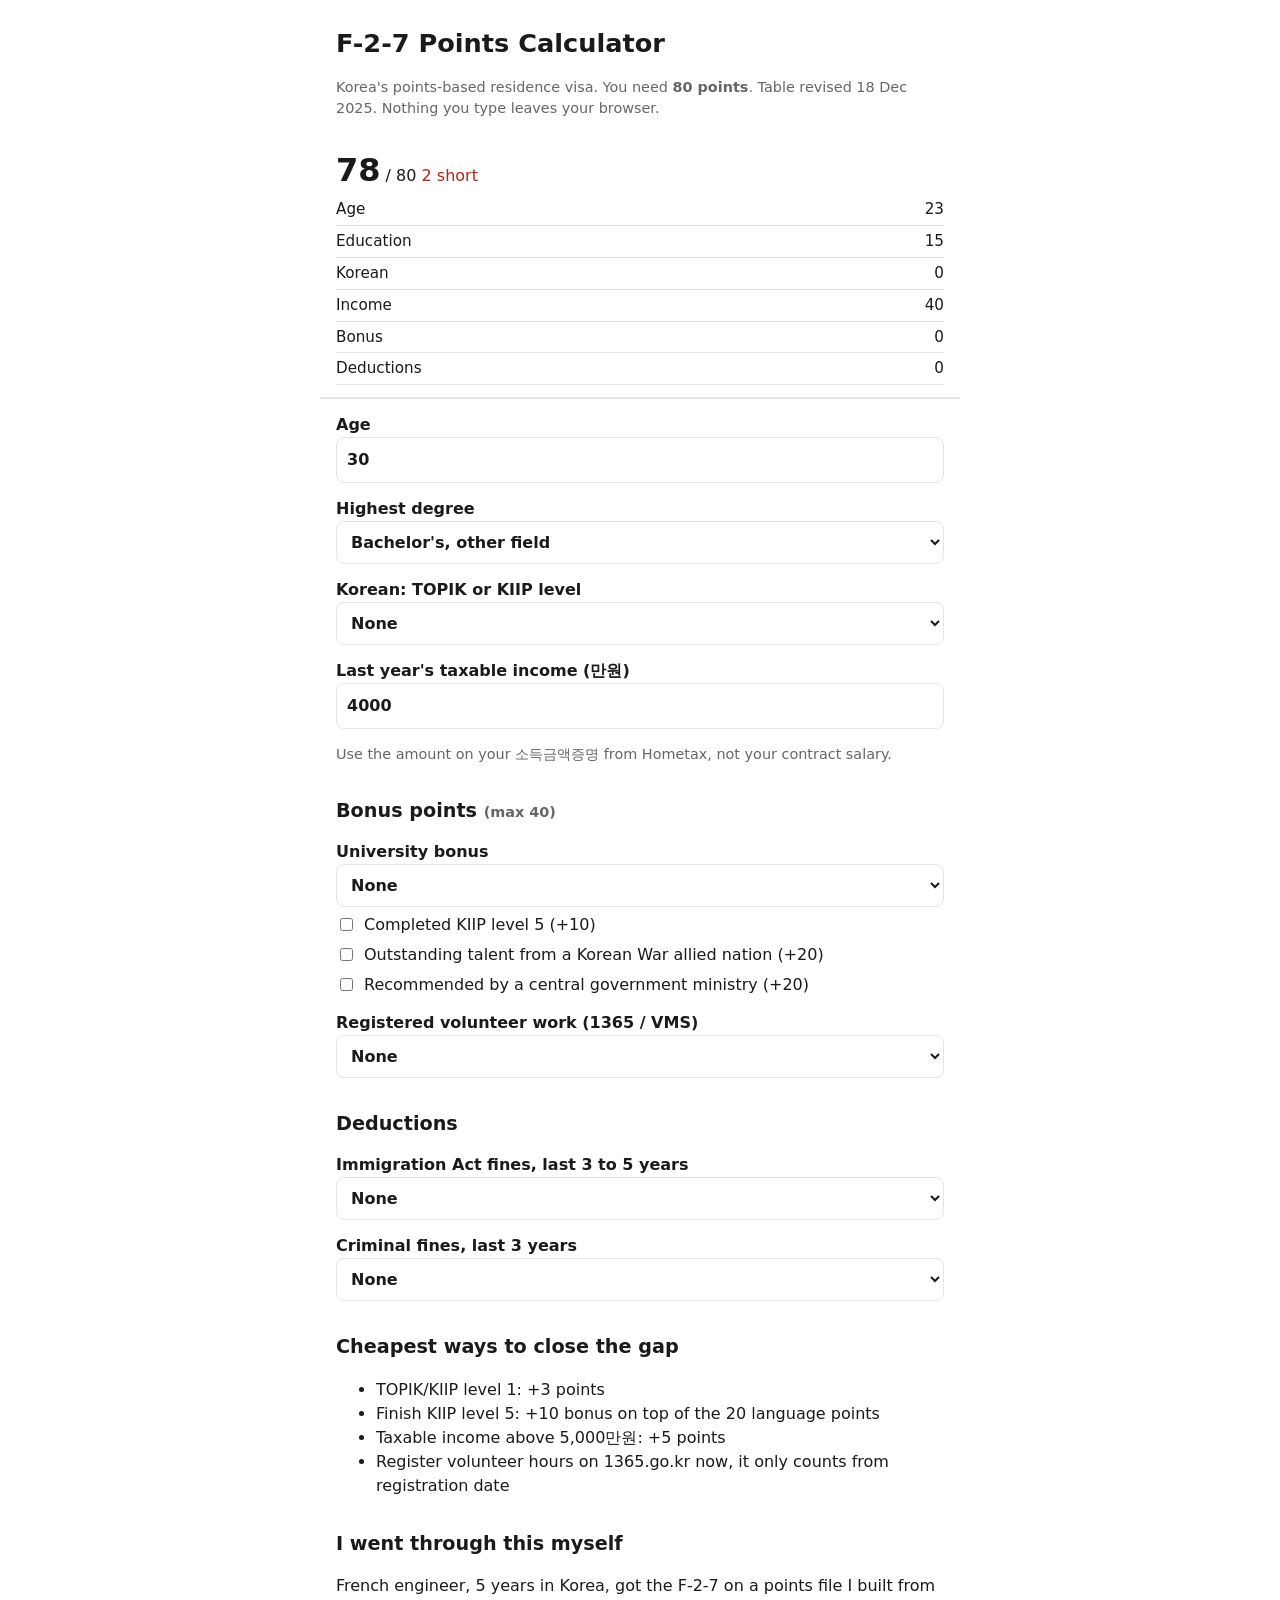
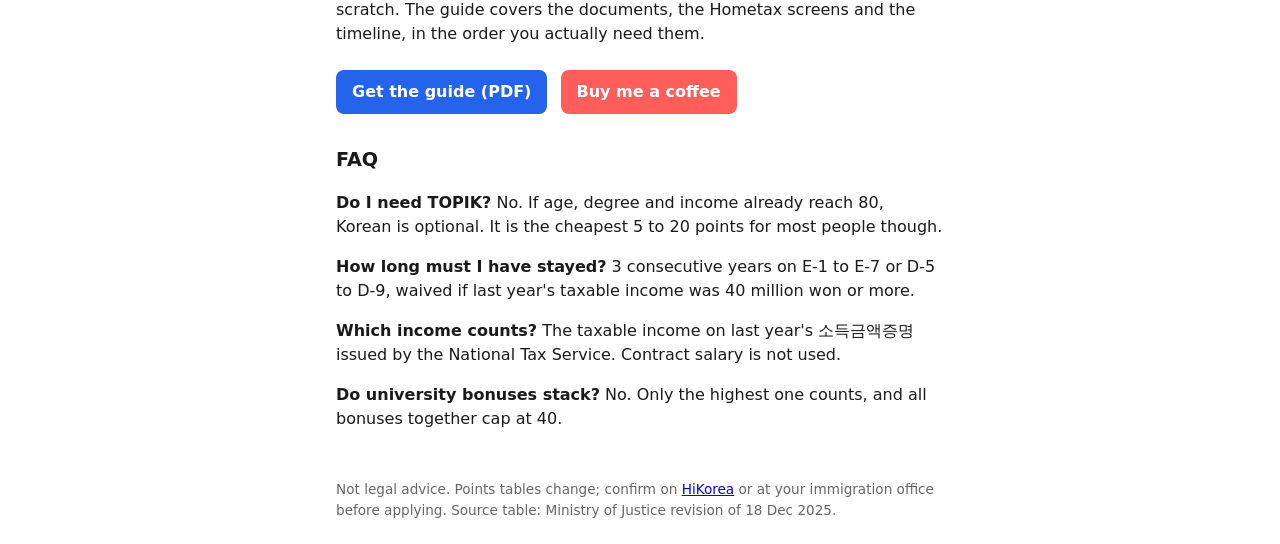
==== index.html @ 46d5b171 "canonical url" ====
<!doctype html>
<html lang="en">
<head>
<meta charset="utf-8">
<meta name="viewport" content="width=device-width, initial-scale=1">
<title>F-2-7 Points Calculator (2026) – Korea Points-Based Residence Visa</title>
<meta name="description" content="Free F-2-7 visa points calculator using the December 2025 table. Enter age, degree, TOPIK/KIIP level and income to see if you reach 80 points, and what gets you there.">
<link rel="canonical" href="https://kevin-h2r.github.io/f27/">
<style>
:root{--bg:#fff;--fg:#1a1a1a;--muted:#666;--line:#e5e5e5;--ok:#1a7f37;--bad:#b42318;--accent:#2563eb}
@media(prefers-color-scheme:dark){:root{--bg:#111;--fg:#eee;--muted:#aaa;--line:#333;--accent:#60a5fa}}
*{box-sizing:border-box}body{margin:0;background:var(--bg);color:var(--fg);font:16px/1.5 system-ui,sans-serif}
main{max-width:640px;margin:0 auto;padding:24px 16px}
h1{font-size:1.6rem;margin:0 0 4px}h2{font-size:1.2rem;margin:32px 0 8px}
label{display:block;margin:14px 0 4px;font-weight:600}
select,input{width:100%;padding:10px;font:inherit;border:1px solid var(--line);border-radius:8px;background:var(--bg);color:var(--fg)}
.chk{display:flex;gap:8px;align-items:center;font-weight:400;margin:6px 0}.chk input{width:auto}
.muted{color:var(--muted);font-size:.9rem}
#result{position:sticky;top:0;background:var(--bg);border-bottom:2px solid var(--line);padding:12px 0;margin:0 -16px;padding-inline:16px;z-index:1}
#total{font-size:2rem;font-weight:700}.ok{color:var(--ok)}.bad{color:var(--bad)}
table{width:100%;border-collapse:collapse;font-size:.95rem}td{padding:4px 0;border-bottom:1px solid var(--line)}td:last-child{text-align:right}
.cta{display:inline-block;padding:10px 16px;border-radius:8px;background:var(--accent);color:#fff;text-decoration:none;font-weight:600;margin:8px 8px 0 0}
ul.kit li{margin:8px 0}footer{margin-top:48px;font-size:.85rem;color:var(--muted)}
</style>
</head>
<body><main>
<h1>F-2-7 Points Calculator</h1>
<p class="muted">Korea's points-based residence visa. You need <strong>80 points</strong>. Table revised 18 Dec 2025. Nothing you type leaves your browser.</p>

<div id="result"><span id="total">0</span> / 80 <span id="verdict"></span>
<table id="breakdown"></table></div>

<form id="f">
<label>Age <input name="age" type="number" min="18" max="99" value="30"></label>
<label>Highest degree <select name="edu">
<option value="none">None / high school</option>
<option value="assoc">Associate (2-year), other field</option>
<option value="assoc_stem">Associate, science or engineering</option>
<option value="ba" selected>Bachelor's, other field</option>
<option value="ba_stem">Bachelor's, science or engineering (or 2 bachelor's)</option>
<option value="ms">Master's, other field</option>
<option value="ms_stem">Master's, science or engineering (or 2 master's)</option>
<option value="phd">PhD, other field</option>
<option value="phd_stem">PhD, science or engineering (or 2 PhDs)</option>
</select></label>
<label>Korean: TOPIK or KIIP level <select name="korean">
<option value="0">None</option><option value="1">1</option><option value="2">2</option>
<option value="3">3</option><option value="4">4</option><option value="5">5 or 6</option>
</select></label>
<label>Last year's taxable income (만원) <input name="income" type="number" min="0" step="100" value="4000"></label>
<p class="muted">Use the amount on your 소득금액증명 from Hometax, not your contract salary.</p>

<h2>Bonus points <span class="muted">(max 40)</span></h2>
<label>University bonus <select name="bonusUni">
<option value="none">None</option>
<option value="kr_ba">Korean university, bachelor's (+5)</option>
<option value="kr_ms">Korean university, master's (+7)</option>
<option value="kr_phd">Korean university, PhD (+10)</option>
<option value="top500_ba">QS/THE top-500 university, bachelor's (+15)</option>
<option value="top500_ms">QS/THE top-500 university, master's (+20)</option>
<option value="top500_phd">QS/THE top-500 university, PhD (+30)</option>
</select></label>
<label class="chk"><input type="checkbox" name="bonus" value="kiip5">Completed KIIP level 5 (+10)</label>
<label class="chk"><input type="checkbox" name="bonus" value="allied">Outstanding talent from a Korean War allied nation (+20)</label>
<label class="chk"><input type="checkbox" name="bonus" value="ministry">Recommended by a central government ministry (+20)</label>
<label>Registered volunteer work (1365 / VMS) <select name="volunteer">
<option value="0">None</option><option value="1">1 to 2 years (+1)</option>
<option value="2">2 to 3 years (+5)</option><option value="3">3+ years (+7)</option>
</select></label>

<h2>Deductions</h2>
<label>Immigration Act fines, last 3 to 5 years <select name="dedImm">
<option value="0">None</option><option value="1">Fine 50만 to 100만 (−10)</option>
<option value="2">Fine 100만 to 300만 (−20)</option><option value="3">Fine 300만+, departure order or deportation (−30)</option>
</select></label>
<label>Criminal fines, last 3 years <select name="dedCrim">
<option value="0">None</option><option value="1">Under 200만 (−20)</option>
<option value="2">200만 to 300만 (−30)</option><option value="3">300만+ (disqualified)</option>
</select></label>
</form>

<h2 id="gap-h" hidden>Cheapest ways to close the gap</h2>
<ul id="gap"></ul>

<h2>I went through this myself</h2>
<p>French engineer, 5 years in Korea, got the F-2-7 on a points file I built from scratch. The guide covers the documents, the Hometax screens and the timeline, in the order you actually need them. <!-- TODO Kevin: rewrite in your own words, add what went wrong for you --></p>
<a class="cta" id="guide" href="#">Get the guide (PDF)</a>
<a class="cta" id="kofi" href="#" style="background:#ff5e5b">Buy me a coffee</a>

<h2 id="kit-h">Just landed? Things I actually bought</h2>
<p class="muted" id="kit-p">Affiliate links to Coupang. Same price for you, a few won for me.</p>
<ul class="kit" id="kit"></ul>

<h2>FAQ</h2>
<p><strong>Do I need TOPIK?</strong> No. If age, degree and income already reach 80, Korean is optional. It is the cheapest 5 to 20 points for most people though.</p>
<p><strong>How long must I have stayed?</strong> 3 consecutive years on E-1 to E-7 or D-5 to D-9, waived if last year's taxable income was 40 million won or more.</p>
<p><strong>Which income counts?</strong> The taxable income on last year's 소득금액증명 issued by the National Tax Service. Contract salary is not used.</p>
<p><strong>Do university bonuses stack?</strong> No. Only the highest one counts, and all bonuses together cap at 40.</p>

<footer>Not legal advice. Points tables change; confirm on <a href="https://www.hikorea.go.kr">HiKorea</a> or at your immigration office before applying. Source table: Ministry of Justice revision of 18 Dec 2025.</footer>
</main>

<script type="module">
import { score, PASS } from './score.js';
// ---- edit these ----
const CONFIG = {
  guide: 'https://kevinherrbach.gumroad.com/l/f_2_7',
  kofi: 'https://ko-fi.com/kevinh2r',
  kit: [], // [['title','https://link.coupang.com/a/xxxx'], ...] empty hides the section
};
// --------------------
const g = document.getElementById('guide'); g.href = CONFIG.guide; g.hidden = !CONFIG.guide;
document.getElementById('kofi').href = CONFIG.kofi;
document.getElementById('kit-h').hidden = document.getElementById('kit-p').hidden = !CONFIG.kit.length;
document.getElementById('kit').innerHTML = CONFIG.kit.map(([t, h]) => `<li><a href="${h}" rel="sponsored nofollow" target="_blank">${t}</a></li>`).join('');

const f = document.getElementById('f');
const LABELS = { age: 'Age', edu: 'Education', korean: 'Korean', income: 'Income', bonus: 'Bonus', ded: 'Deductions' };
function read() {
  const d = Object.fromEntries(new FormData(f));
  return { age: +d.age, edu: d.edu, korean: +d.korean, income: +d.income * 10000, bonusUni: d.bonusUni,
    bonus: [...f.querySelectorAll('[name=bonus]:checked')].map(e => e.value), volunteer: +d.volunteer, dedImm: +d.dedImm, dedCrim: +d.dedCrim };
}
function gapTips(a, s) {
  const tips = [];
  if (s.korean < 20) { const next = a.korean + 1; tips.push(`TOPIK/KIIP level ${next}: +${score({ ...a, korean: next }).korean - s.korean} points`); }
  if (!a.bonus.includes('kiip5')) tips.push('Finish KIIP level 5: +10 bonus on top of the 20 language points');
  const nextIncome = [[30e6, '3,000만'], [40e6, '4,000만'], [50e6, '5,000만'], [60e6, '6,000만']].find(([v]) => a.income < v);
  if (nextIncome) tips.push(`Taxable income above ${nextIncome[1]}원: +${score({ ...a, income: nextIncome[0] }).income - s.income} points`);
  if (a.volunteer < 3) tips.push('Register volunteer hours on 1365.go.kr now, it only counts from registration date');
  return tips;
}
function render() {
  const a = read(), s = score(a);
  document.getElementById('total').textContent = s.total;
  const v = document.getElementById('verdict');
  v.textContent = s.pass ? 'eligible' : (a.dedCrim === 3 ? 'disqualified' : `${PASS - s.total} short`);
  v.className = s.pass ? 'ok' : 'bad';
  document.getElementById('breakdown').innerHTML = Object.entries(LABELS).map(([k, l]) => `<tr><td>${l}</td><td>${s[k]}</td></tr>`).join('');
  const tips = s.pass ? [] : gapTips(a, s);
  document.getElementById('gap-h').hidden = !tips.length;
  document.getElementById('gap').innerHTML = tips.map(t => `<li>${t}</li>`).join('');
}
f.addEventListener('input', render); render();
</script>
</body></html>
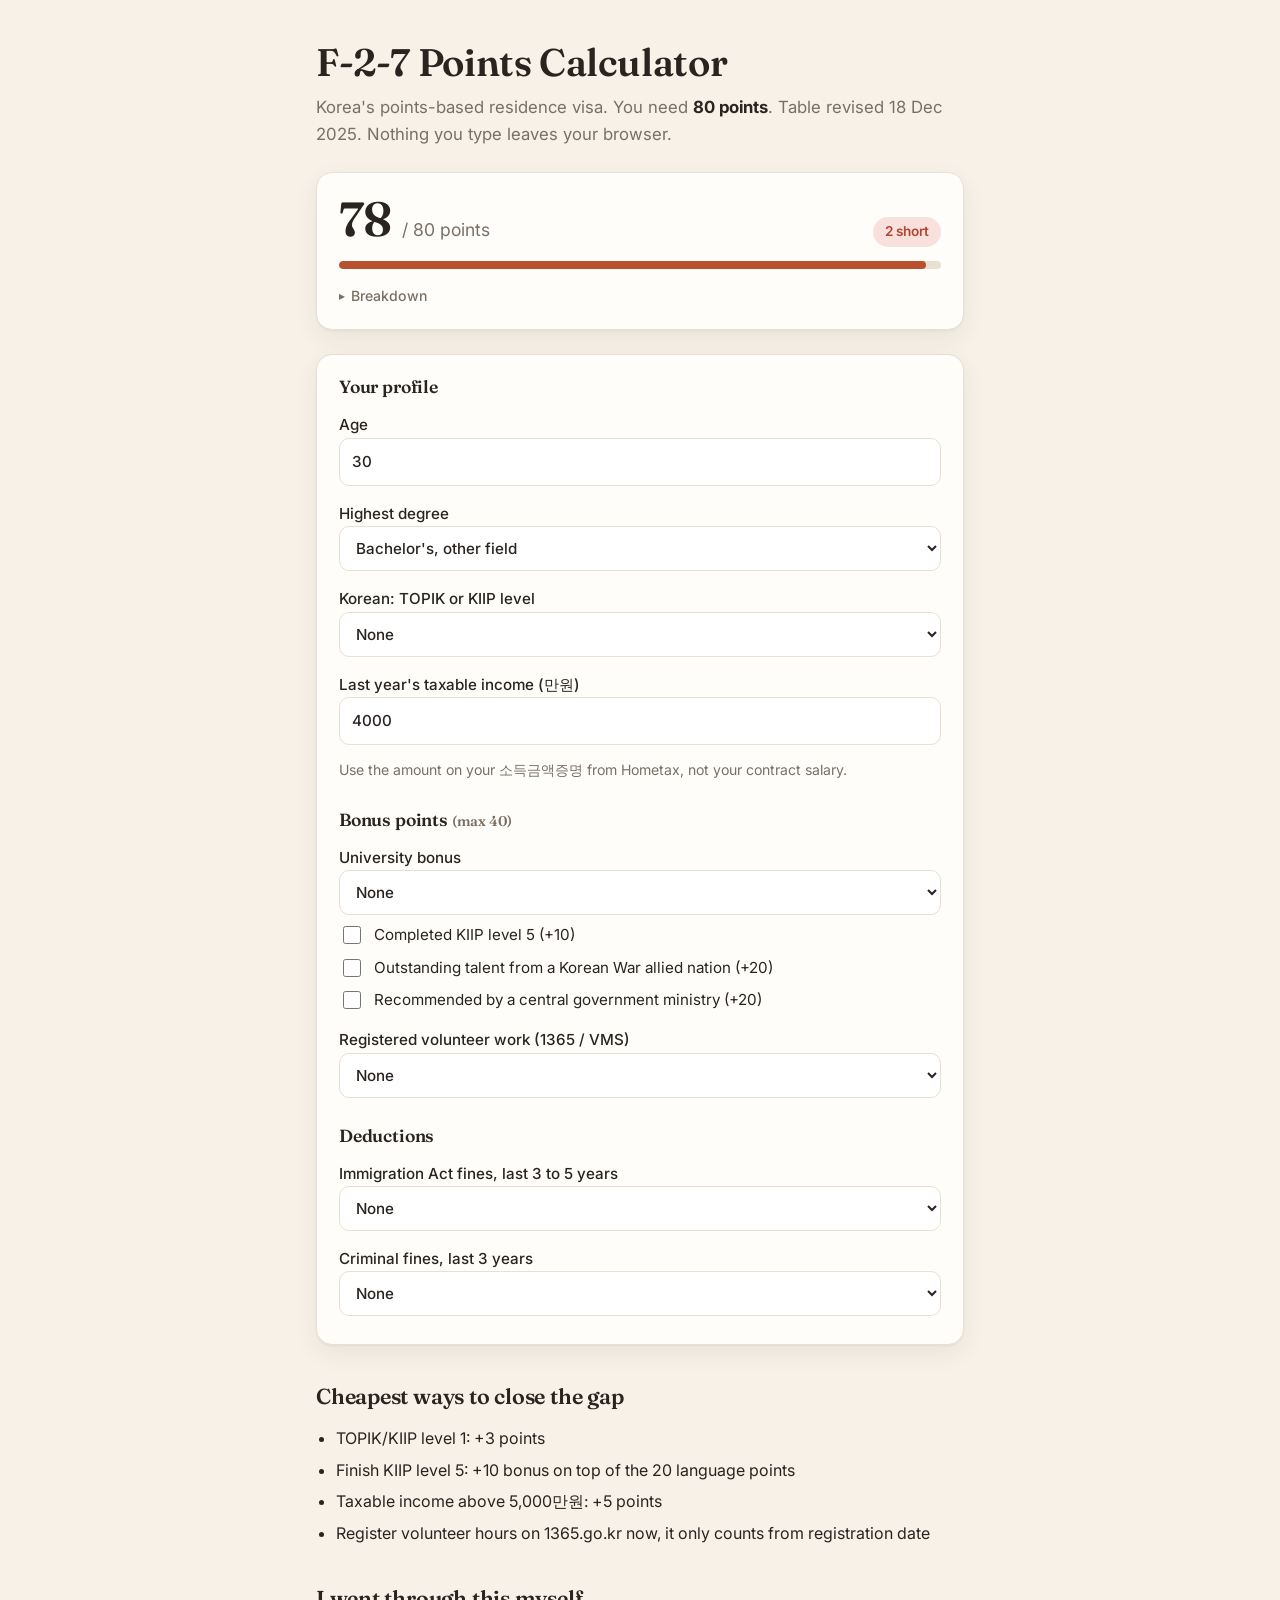
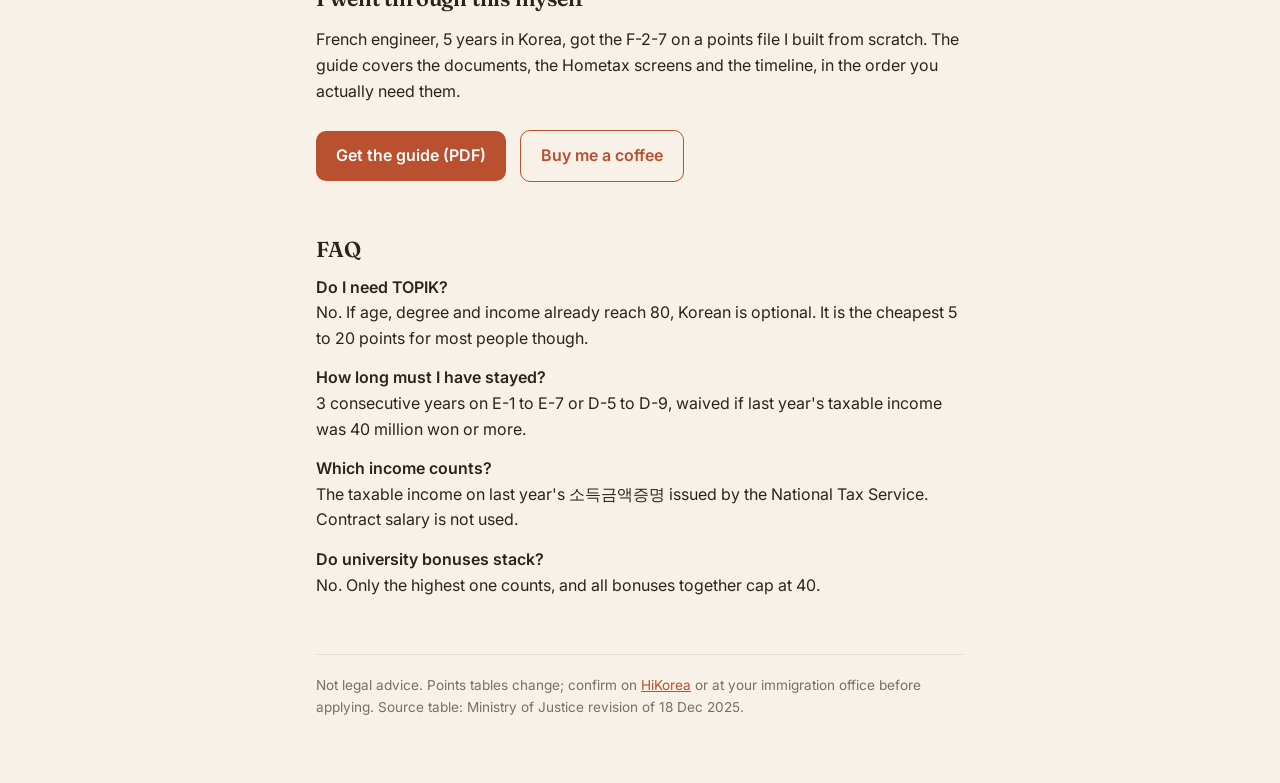
==== commit 6d397870: "warm light redesign" ====
--- a/index.html
+++ b/index.html
@@ -6,31 +6,60 @@
 <title>F-2-7 Points Calculator (2026) – Korea Points-Based Residence Visa</title>
 <meta name="description" content="Free F-2-7 visa points calculator using the December 2025 table. Enter age, degree, TOPIK/KIIP level and income to see if you reach 80 points, and what gets you there.">
 <link rel="canonical" href="https://kevin-h2r.github.io/f27/">
+<link rel="preconnect" href="https://fonts.googleapis.com">
+<link href="https://fonts.googleapis.com/css2?family=Fraunces:opsz,wght@9..144,500;9..144,600&family=Inter:wght@400;500;600&display=swap" rel="stylesheet">
 <style>
-:root{--bg:#fff;--fg:#1a1a1a;--muted:#666;--line:#e5e5e5;--ok:#1a7f37;--bad:#b42318;--accent:#2563eb}
-@media(prefers-color-scheme:dark){:root{--bg:#111;--fg:#eee;--muted:#aaa;--line:#333;--accent:#60a5fa}}
-*{box-sizing:border-box}body{margin:0;background:var(--bg);color:var(--fg);font:16px/1.5 system-ui,sans-serif}
-main{max-width:640px;margin:0 auto;padding:24px 16px}
-h1{font-size:1.6rem;margin:0 0 4px}h2{font-size:1.2rem;margin:32px 0 8px}
-label{display:block;margin:14px 0 4px;font-weight:600}
-select,input{width:100%;padding:10px;font:inherit;border:1px solid var(--line);border-radius:8px;background:var(--bg);color:var(--fg)}
-.chk{display:flex;gap:8px;align-items:center;font-weight:400;margin:6px 0}.chk input{width:auto}
-.muted{color:var(--muted);font-size:.9rem}
-#result{position:sticky;top:0;background:var(--bg);border-bottom:2px solid var(--line);padding:12px 0;margin:0 -16px;padding-inline:16px;z-index:1}
-#total{font-size:2rem;font-weight:700}.ok{color:var(--ok)}.bad{color:var(--bad)}
-table{width:100%;border-collapse:collapse;font-size:.95rem}td{padding:4px 0;border-bottom:1px solid var(--line)}td:last-child{text-align:right}
-.cta{display:inline-block;padding:10px 16px;border-radius:8px;background:var(--accent);color:#fff;text-decoration:none;font-weight:600;margin:8px 8px 0 0}
-ul.kit li{margin:8px 0}footer{margin-top:48px;font-size:.85rem;color:var(--muted)}
+:root{--bg:#f7f1e8;--card:#fffdf9;--fg:#2a2420;--muted:#7b6f64;--line:#e9dfd2;--accent:#b9502f;--accent-soft:#f6e3d8;--ok:#3f7d5a;--ok-soft:#e3efe6;--bad:#b5432e;--bad-soft:#f8e1dc;--shadow:0 1px 2px rgba(60,40,20,.05),0 8px 24px rgba(60,40,20,.07)}
+*{box-sizing:border-box}
+body{margin:0;background:var(--bg);color:var(--fg);font:16px/1.6 Inter,system-ui,sans-serif;-webkit-font-smoothing:antialiased}
+main{max-width:680px;margin:0 auto;padding:40px 16px 64px}
+h1,h2{font-family:Fraunces,Georgia,serif;font-weight:600;letter-spacing:-.01em;line-height:1.15}
+h1{font-size:2.4rem;margin:0 0 10px}
+h2{font-size:1.35rem;margin:40px 0 12px}
+.lede{color:var(--muted);margin:0 0 24px;font-size:1.05rem}
+.lede strong{color:var(--fg)}
+.card{background:var(--card);border:1px solid var(--line);border-radius:16px;padding:22px;box-shadow:var(--shadow)}
+#result{position:sticky;top:12px;z-index:1;margin-bottom:24px}
+.score{display:flex;align-items:baseline;gap:10px;flex-wrap:wrap}
+#total{font-family:Fraunces,Georgia,serif;font-size:3rem;font-weight:600;line-height:1}
+.of{color:var(--muted);font-size:1.1rem}
+#verdict{margin-left:auto;padding:4px 12px;border-radius:999px;font-size:.85rem;font-weight:600}
+.ok{background:var(--ok-soft);color:var(--ok)}.bad{background:var(--bad-soft);color:var(--bad)}
+.bar{height:8px;background:var(--line);border-radius:999px;margin:14px 0 16px;overflow:hidden}
+.bar i{display:block;height:100%;width:0;background:var(--accent);border-radius:999px;transition:width .3s}
+.bar i.ok{background:var(--ok)}
+summary{cursor:pointer;font-size:.88rem;color:var(--muted);font-weight:500;list-style:none;display:flex;align-items:center;gap:6px}summary::before{content:"▸";font-size:.75rem;transition:transform .15s}details[open] summary::before{transform:rotate(90deg)}details[open] summary{margin-bottom:6px}
+table{width:100%;border-collapse:collapse;font-size:.92rem;color:var(--muted)}
+td{padding:5px 0;border-top:1px dashed var(--line)}td:last-child{text-align:right;color:var(--fg);font-weight:600;font-variant-numeric:tabular-nums}
+form h2:first-of-type{margin-top:0}
+form h2{font-size:1.1rem;margin:28px 0 4px}
+label{display:block;margin:16px 0 6px;font-weight:500;font-size:.95rem}
+select,input{width:100%;padding:11px 12px;font:inherit;border:1px solid var(--line);border-radius:10px;background:#fff;color:var(--fg);transition:border-color .15s,box-shadow .15s}
+select:focus,input:focus{outline:none;border-color:var(--accent);box-shadow:0 0 0 3px var(--accent-soft)}
+.chk{display:flex;gap:10px;align-items:flex-start;font-weight:400;margin:8px 0}.chk input{width:18px;height:18px;margin-top:3px;accent-color:var(--accent)}
+.muted{color:var(--muted);font-size:.88rem}
+#gap{padding-left:20px}#gap li{margin:6px 0}
+.cta{display:inline-block;padding:12px 20px;border-radius:10px;background:var(--accent);color:#fff;text-decoration:none;font-weight:600;margin:10px 10px 0 0;transition:transform .1s,filter .15s}
+.cta:hover{filter:brightness(1.06);transform:translateY(-1px)}
+.cta.alt{background:transparent;color:var(--accent);border:1.5px solid var(--accent)}
+ul.kit{list-style:none;padding:0;display:grid;gap:8px}
+ul.kit li a{display:block;padding:12px 14px;background:var(--card);border:1px solid var(--line);border-radius:10px;color:var(--fg);text-decoration:none}
+ul.kit li a:hover{border-color:var(--accent)}
+.faq p{margin:0 0 14px}.faq strong{display:block;font-weight:600}
+footer{margin-top:56px;padding-top:20px;border-top:1px solid var(--line);font-size:.85rem;color:var(--muted)}
+footer a,p a{color:var(--accent)}
 </style>
 </head>
 <body><main>
 <h1>F-2-7 Points Calculator</h1>
-<p class="muted">Korea's points-based residence visa. You need <strong>80 points</strong>. Table revised 18 Dec 2025. Nothing you type leaves your browser.</p>
+<p class="lede">Korea's points-based residence visa. You need <strong>80 points</strong>. Table revised 18 Dec 2025. Nothing you type leaves your browser.</p>
 
-<div id="result"><span id="total">0</span> / 80 <span id="verdict"></span>
-<table id="breakdown"></table></div>
+<div id="result" class="card"><div class="score"><span id="total">0</span><span class="of">/ 80 points</span><span id="verdict"></span></div>
+<div class="bar"><i id="fill"></i></div>
+<details><summary>Breakdown</summary><table id="breakdown"></table></details></div>
 
-<form id="f">
+<form id="f" class="card">
+<h2>Your profile</h2>
 <label>Age <input name="age" type="number" min="18" max="99" value="30"></label>
 <label>Highest degree <select name="edu">
 <option value="none">None / high school</option>
@@ -85,17 +114,17 @@
 <h2>I went through this myself</h2>
 <p>French engineer, 5 years in Korea, got the F-2-7 on a points file I built from scratch. The guide covers the documents, the Hometax screens and the timeline, in the order you actually need them. <!-- TODO Kevin: rewrite in your own words, add what went wrong for you --></p>
 <a class="cta" id="guide" href="#">Get the guide (PDF)</a>
-<a class="cta" id="kofi" href="#" style="background:#ff5e5b">Buy me a coffee</a>
+<a class="cta alt" id="kofi" href="#">Buy me a coffee</a>
 
 <h2 id="kit-h">Just landed? Things I actually bought</h2>
 <p class="muted" id="kit-p">Affiliate links to Coupang. Same price for you, a few won for me.</p>
 <ul class="kit" id="kit"></ul>
 
-<h2>FAQ</h2>
+<h2>FAQ</h2><div class="faq">
 <p><strong>Do I need TOPIK?</strong> No. If age, degree and income already reach 80, Korean is optional. It is the cheapest 5 to 20 points for most people though.</p>
 <p><strong>How long must I have stayed?</strong> 3 consecutive years on E-1 to E-7 or D-5 to D-9, waived if last year's taxable income was 40 million won or more.</p>
 <p><strong>Which income counts?</strong> The taxable income on last year's 소득금액증명 issued by the National Tax Service. Contract salary is not used.</p>
-<p><strong>Do university bonuses stack?</strong> No. Only the highest one counts, and all bonuses together cap at 40.</p>
+<p><strong>Do university bonuses stack?</strong> No. Only the highest one counts, and all bonuses together cap at 40.</p></div>
 
 <footer>Not legal advice. Points tables change; confirm on <a href="https://www.hikorea.go.kr">HiKorea</a> or at your immigration office before applying. Source table: Ministry of Justice revision of 18 Dec 2025.</footer>
 </main>
@@ -136,6 +165,7 @@
   const v = document.getElementById('verdict');
   v.textContent = s.pass ? 'eligible' : (a.dedCrim === 3 ? 'disqualified' : `${PASS - s.total} short`);
   v.className = s.pass ? 'ok' : 'bad';
+  const fill = document.getElementById('fill'); fill.style.width = Math.min(100, s.total / PASS * 100) + '%'; fill.className = s.pass ? 'ok' : '';
   document.getElementById('breakdown').innerHTML = Object.entries(LABELS).map(([k, l]) => `<tr><td>${l}</td><td>${s[k]}</td></tr>`).join('');
   const tips = s.pass ? [] : gapTips(a, s);
   document.getElementById('gap-h').hidden = !tips.length;
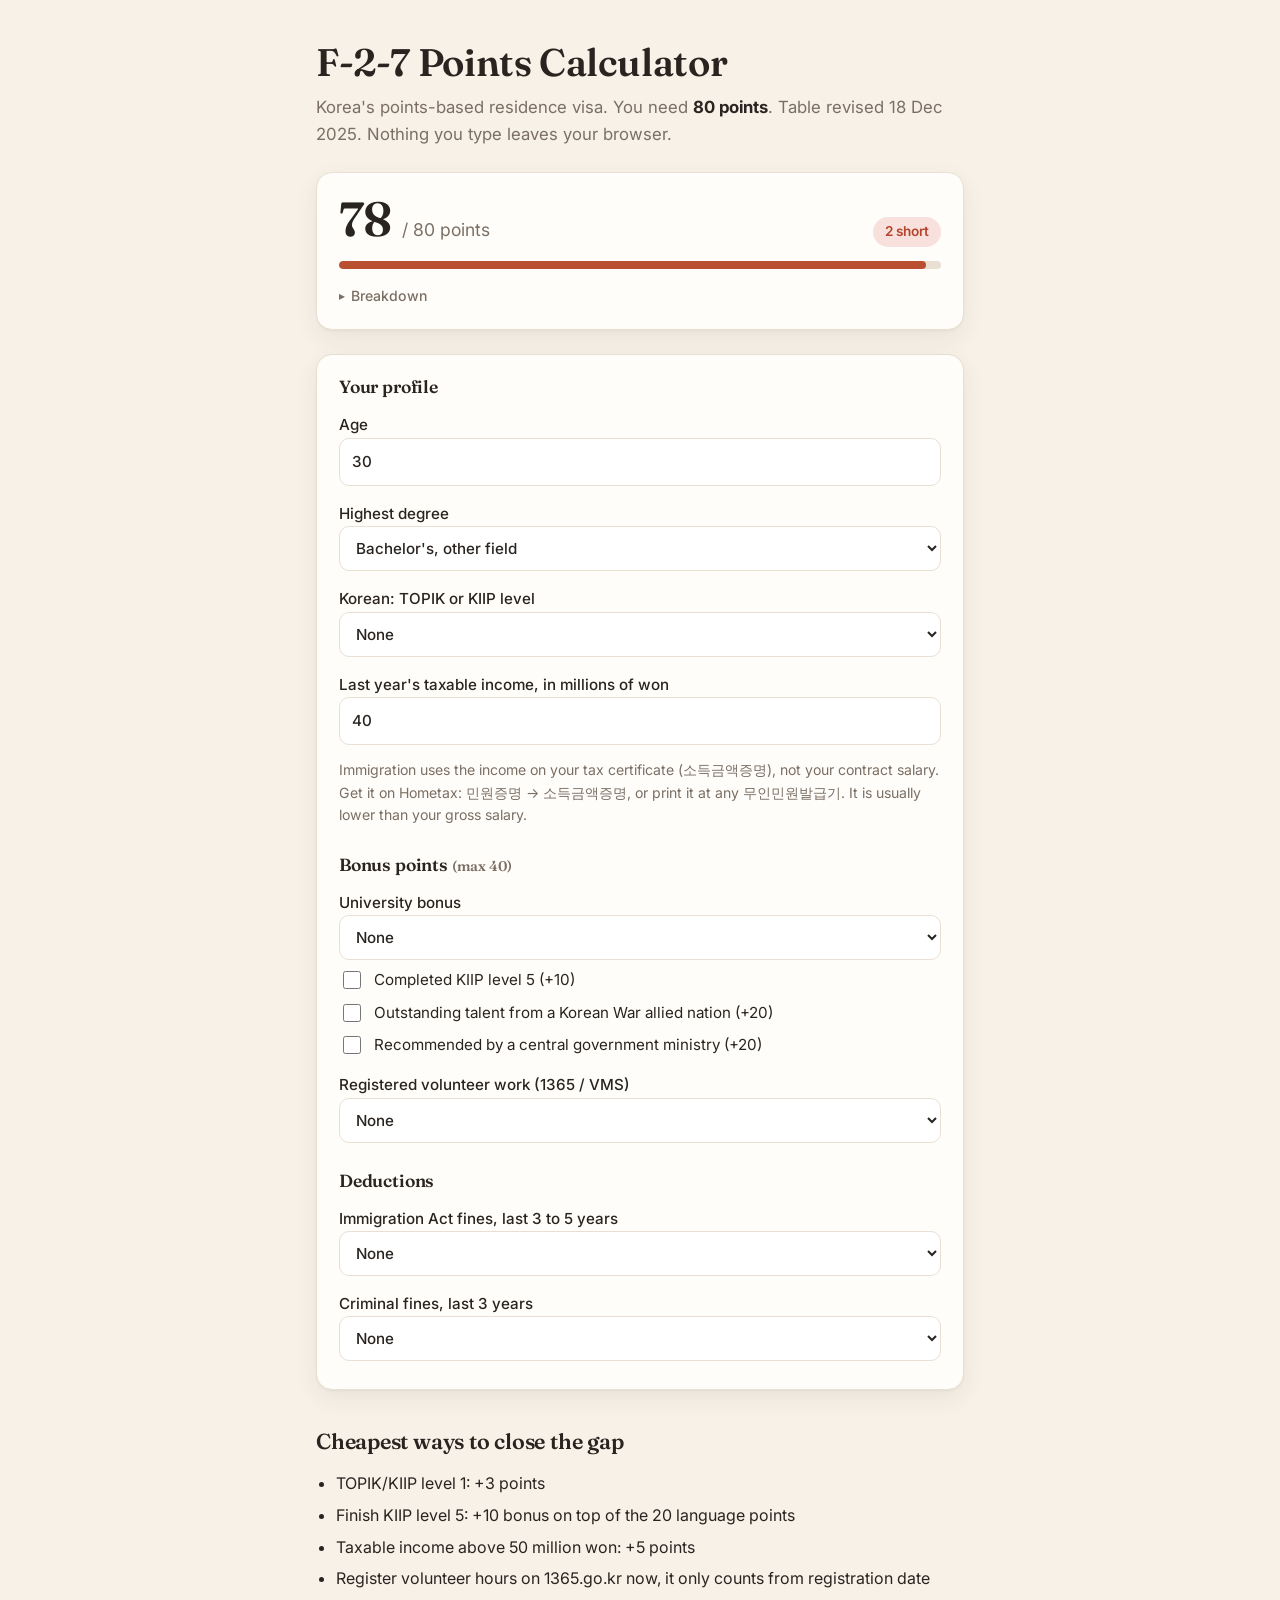
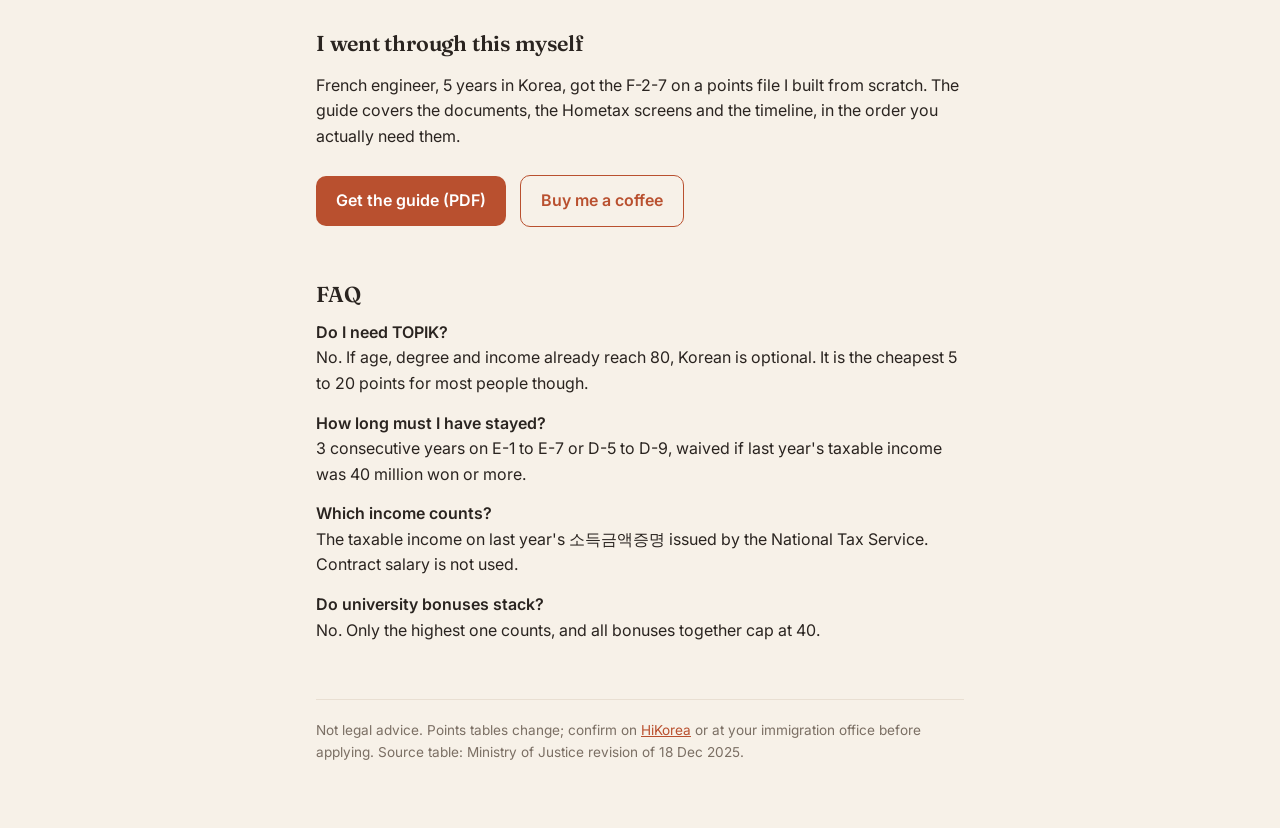
==== commit 6952d2b8: "income in millions of won, plain-English help" ====
--- a/index.html
+++ b/index.html
@@ -76,8 +76,8 @@
 <option value="0">None</option><option value="1">1</option><option value="2">2</option>
 <option value="3">3</option><option value="4">4</option><option value="5">5 or 6</option>
 </select></label>
-<label>Last year's taxable income (만원) <input name="income" type="number" min="0" step="100" value="4000"></label>
-<p class="muted">Use the amount on your 소득금액증명 from Hometax, not your contract salary.</p>
+<label>Last year's taxable income, in millions of won <input name="income" type="number" min="0" step="1" value="40" placeholder="e.g. 40 for ₩40,000,000"></label>
+<p class="muted">Immigration uses the income on your tax certificate (소득금액증명), not your contract salary. Get it on Hometax: 민원증명 → 소득금액증명, or print it at any 무인민원발급기. It is usually lower than your gross salary.</p>
 
 <h2>Bonus points <span class="muted">(max 40)</span></h2>
 <label>University bonus <select name="bonusUni">
@@ -99,12 +99,12 @@
 
 <h2>Deductions</h2>
 <label>Immigration Act fines, last 3 to 5 years <select name="dedImm">
-<option value="0">None</option><option value="1">Fine 50만 to 100만 (−10)</option>
-<option value="2">Fine 100만 to 300만 (−20)</option><option value="3">Fine 300만+, departure order or deportation (−30)</option>
+<option value="0">None</option><option value="1">Fine ₩500,000 to ₩1,000,000 (−10)</option>
+<option value="2">Fine ₩1,000,000 to ₩3,000,000 (−20)</option><option value="3">Fine ₩3,000,000+, departure order or deportation (−30)</option>
 </select></label>
 <label>Criminal fines, last 3 years <select name="dedCrim">
-<option value="0">None</option><option value="1">Under 200만 (−20)</option>
-<option value="2">200만 to 300만 (−30)</option><option value="3">300만+ (disqualified)</option>
+<option value="0">None</option><option value="1">Under ₩2,000,000 (−20)</option>
+<option value="2">₩2,000,000 to ₩3,000,000 (−30)</option><option value="3">₩3,000,000+ (disqualified)</option>
 </select></label>
 </form>
 
@@ -147,15 +147,15 @@
 const LABELS = { age: 'Age', edu: 'Education', korean: 'Korean', income: 'Income', bonus: 'Bonus', ded: 'Deductions' };
 function read() {
   const d = Object.fromEntries(new FormData(f));
-  return { age: +d.age, edu: d.edu, korean: +d.korean, income: +d.income * 10000, bonusUni: d.bonusUni,
+  return { age: +d.age, edu: d.edu, korean: +d.korean, income: +d.income * 1e6, bonusUni: d.bonusUni,
     bonus: [...f.querySelectorAll('[name=bonus]:checked')].map(e => e.value), volunteer: +d.volunteer, dedImm: +d.dedImm, dedCrim: +d.dedCrim };
 }
 function gapTips(a, s) {
   const tips = [];
   if (s.korean < 20) { const next = a.korean + 1; tips.push(`TOPIK/KIIP level ${next}: +${score({ ...a, korean: next }).korean - s.korean} points`); }
   if (!a.bonus.includes('kiip5')) tips.push('Finish KIIP level 5: +10 bonus on top of the 20 language points');
-  const nextIncome = [[30e6, '3,000만'], [40e6, '4,000만'], [50e6, '5,000만'], [60e6, '6,000만']].find(([v]) => a.income < v);
-  if (nextIncome) tips.push(`Taxable income above ${nextIncome[1]}원: +${score({ ...a, income: nextIncome[0] }).income - s.income} points`);
+  const nextIncome = [[30e6, '30 million'], [40e6, '40 million'], [50e6, '50 million'], [60e6, '60 million']].find(([v]) => a.income < v);
+  if (nextIncome) tips.push(`Taxable income above ${nextIncome[1]} won: +${score({ ...a, income: nextIncome[0] }).income - s.income} points`);
   if (a.volunteer < 3) tips.push('Register volunteer hours on 1365.go.kr now, it only counts from registration date');
   return tips;
 }
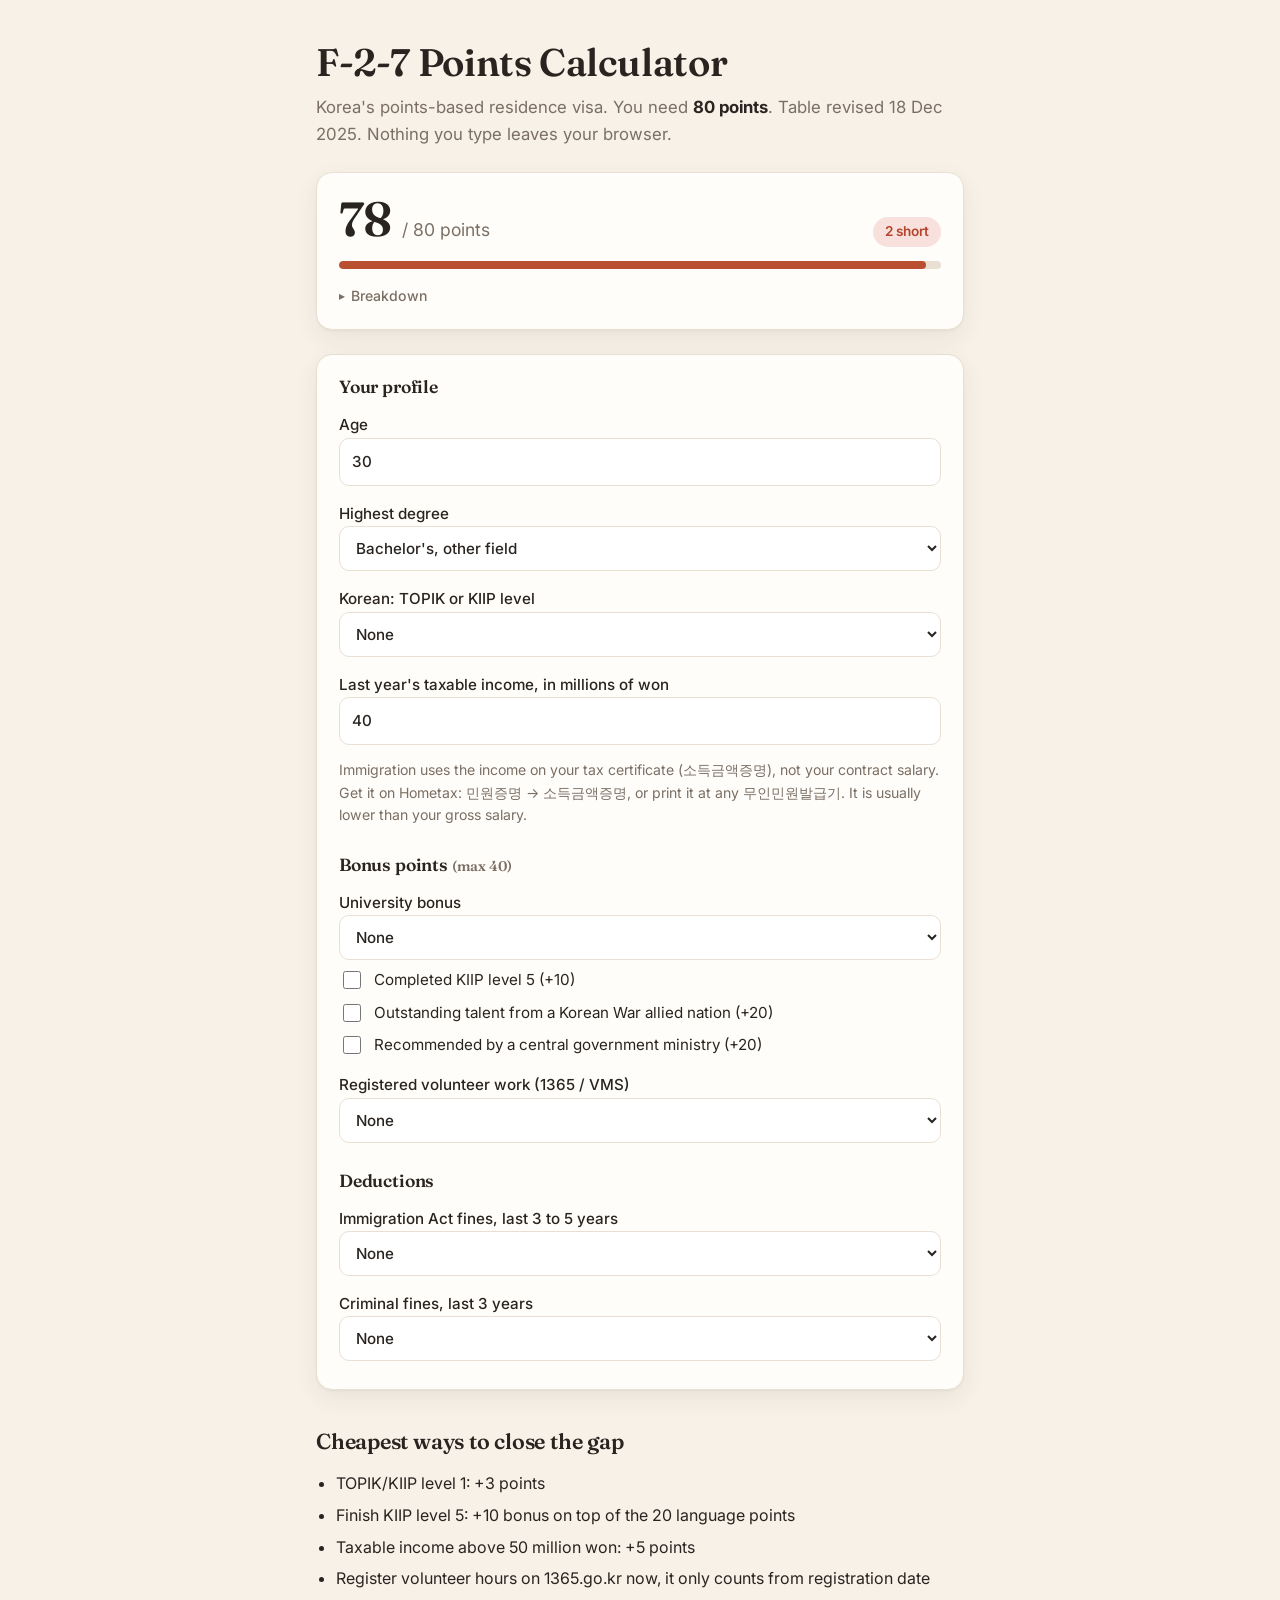
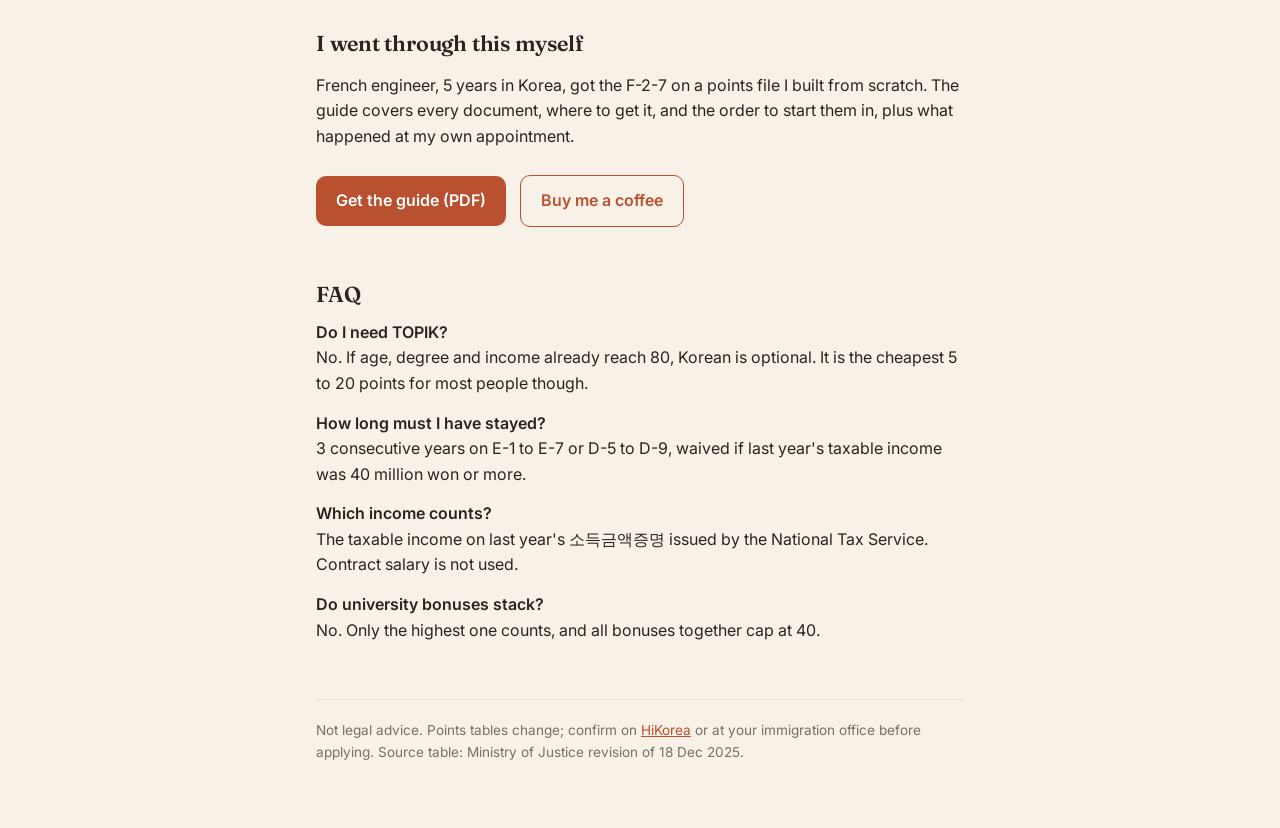
==== commit 03492d6e: "blurb matches guide" ====
--- a/index.html
+++ b/index.html
@@ -112,7 +112,7 @@
 <ul id="gap"></ul>
 
 <h2>I went through this myself</h2>
-<p>French engineer, 5 years in Korea, got the F-2-7 on a points file I built from scratch. The guide covers the documents, the Hometax screens and the timeline, in the order you actually need them. <!-- TODO Kevin: rewrite in your own words, add what went wrong for you --></p>
+<p>French engineer, 5 years in Korea, got the F-2-7 on a points file I built from scratch. The guide covers every document, where to get it, and the order to start them in, plus what happened at my own appointment. <!-- TODO Kevin: rewrite in your own words, add what went wrong for you --></p>
 <a class="cta" id="guide" href="#">Get the guide (PDF)</a>
 <a class="cta alt" id="kofi" href="#">Buy me a coffee</a>
 
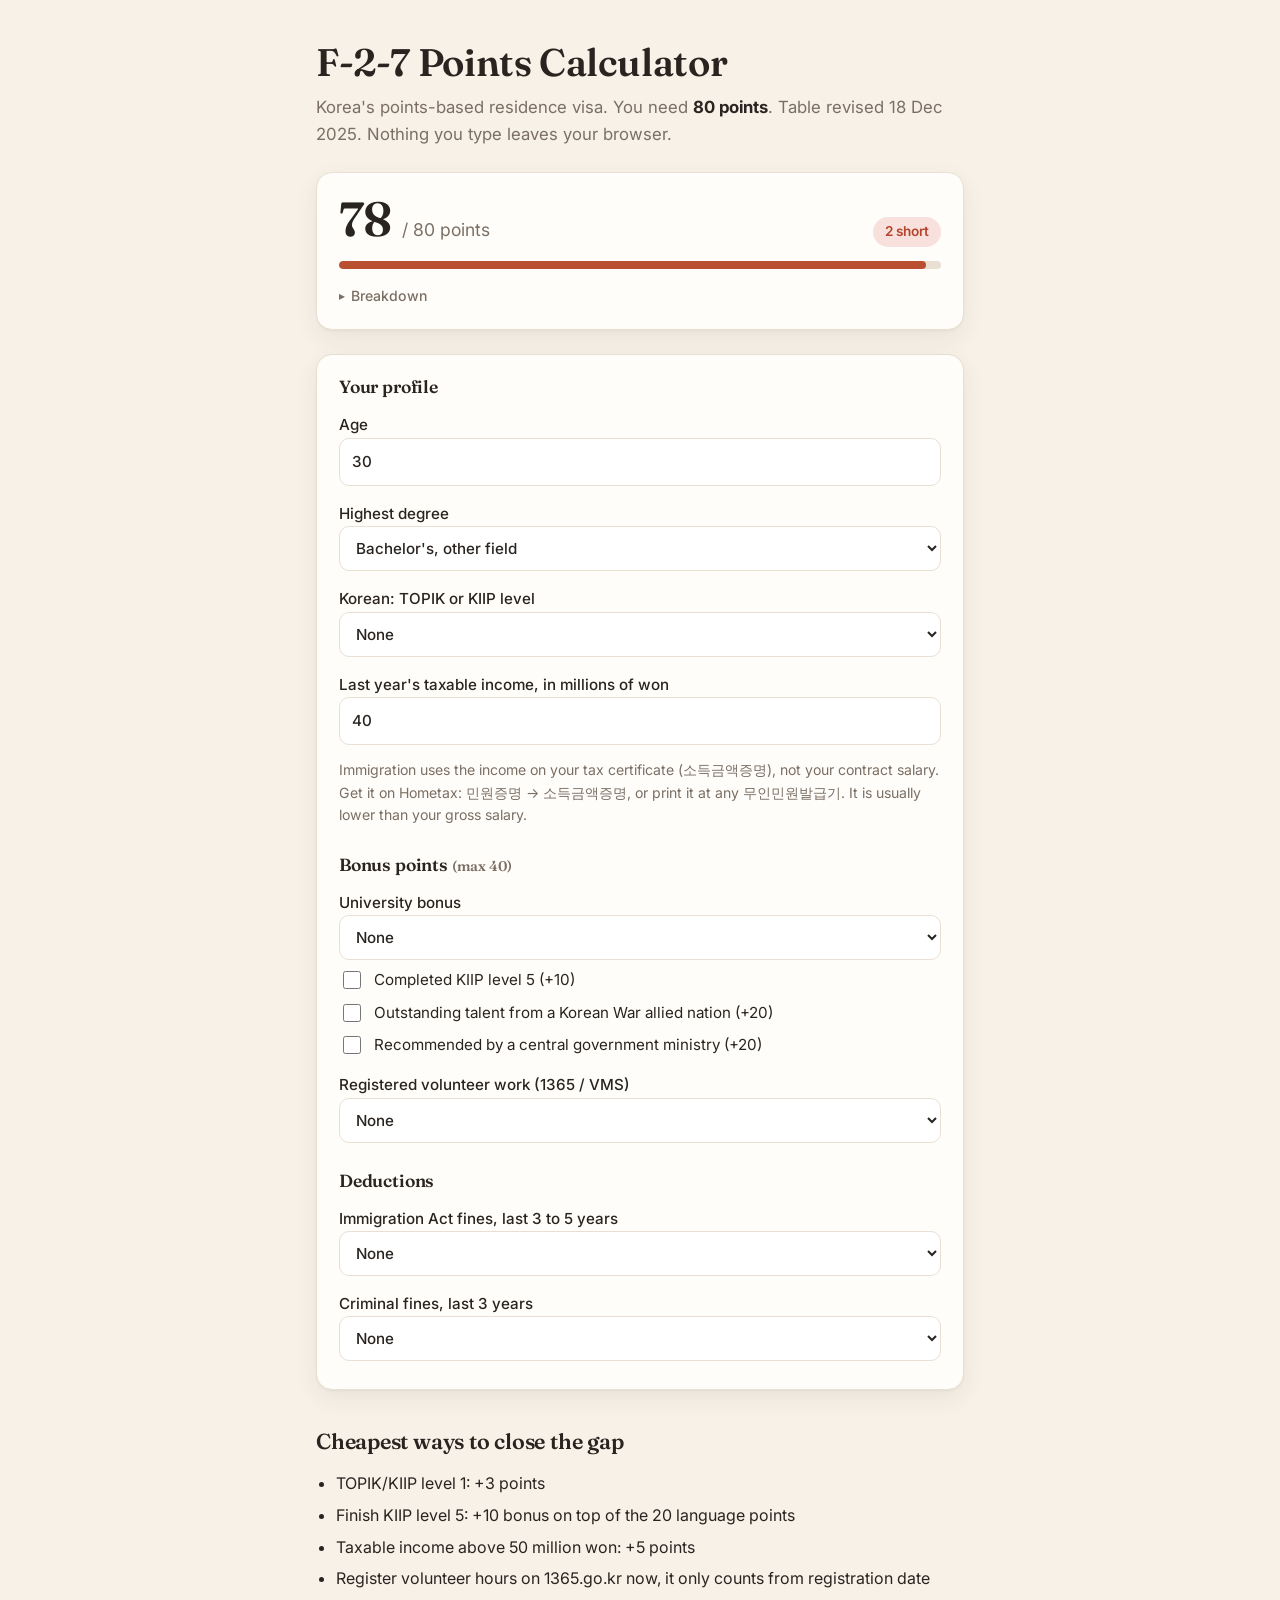
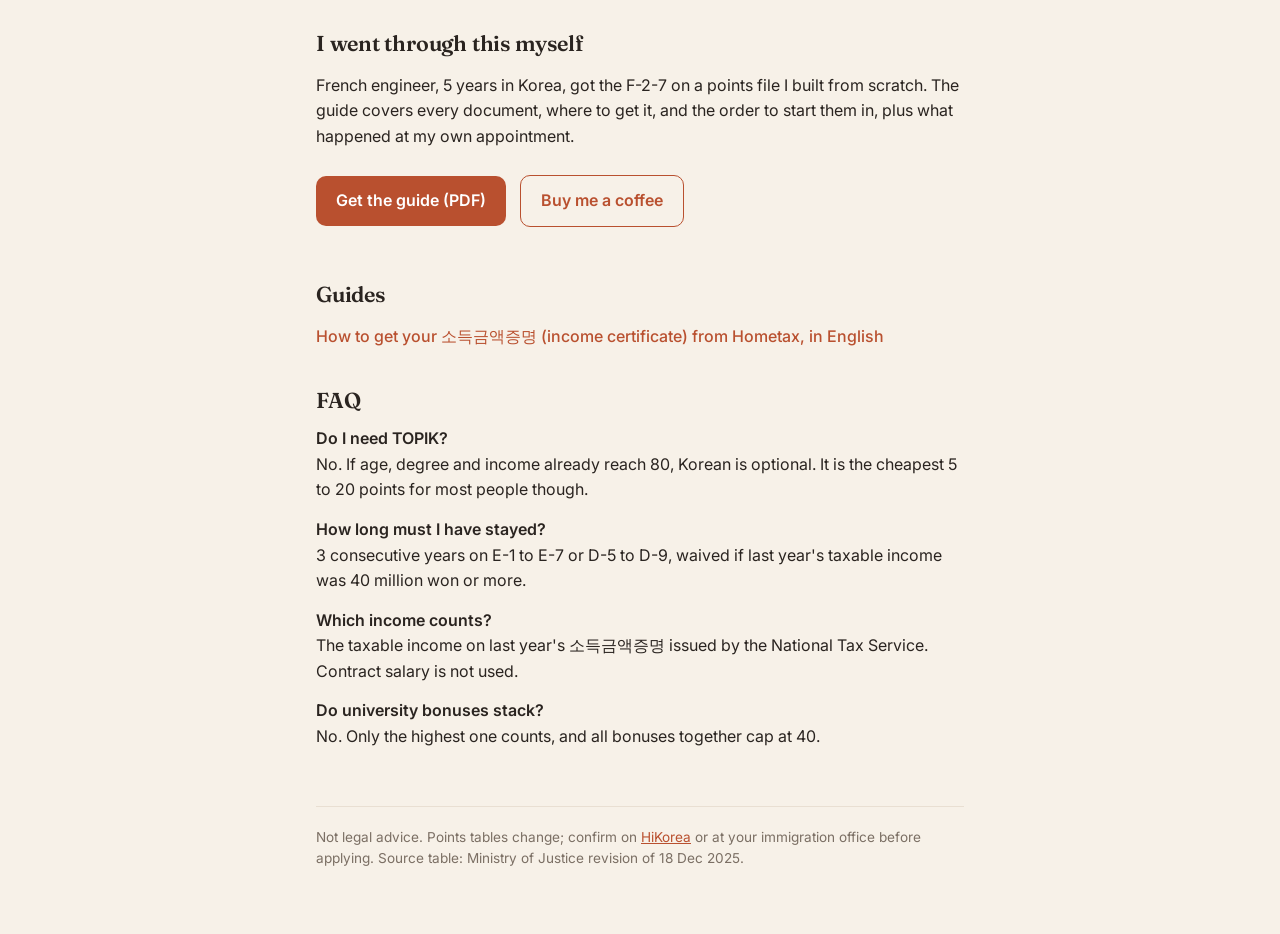
==== commit 28bb8f14: "guides: build script, shared css, income certificate article" ====
--- a/index.html
+++ b/index.html
@@ -6,49 +6,10 @@
 <title>F-2-7 Points Calculator (2026) – Korea Points-Based Residence Visa</title>
 <meta name="description" content="Free F-2-7 visa points calculator using the December 2025 table. Enter age, degree, TOPIK/KIIP level and income to see if you reach 80 points, and what gets you there.">
 <link rel="canonical" href="https://kevin-h2r.github.io/f27/">
+<meta name="google-site-verification" content="c59vO1s7EsmuftYysbXITZsBAcS2s0oMg-nip3DZVX8">
 <link rel="preconnect" href="https://fonts.googleapis.com">
 <link href="https://fonts.googleapis.com/css2?family=Fraunces:opsz,wght@9..144,500;9..144,600&family=Inter:wght@400;500;600&display=swap" rel="stylesheet">
-<style>
-:root{--bg:#f7f1e8;--card:#fffdf9;--fg:#2a2420;--muted:#7b6f64;--line:#e9dfd2;--accent:#b9502f;--accent-soft:#f6e3d8;--ok:#3f7d5a;--ok-soft:#e3efe6;--bad:#b5432e;--bad-soft:#f8e1dc;--shadow:0 1px 2px rgba(60,40,20,.05),0 8px 24px rgba(60,40,20,.07)}
-*{box-sizing:border-box}
-body{margin:0;background:var(--bg);color:var(--fg);font:16px/1.6 Inter,system-ui,sans-serif;-webkit-font-smoothing:antialiased}
-main{max-width:680px;margin:0 auto;padding:40px 16px 64px}
-h1,h2{font-family:Fraunces,Georgia,serif;font-weight:600;letter-spacing:-.01em;line-height:1.15}
-h1{font-size:2.4rem;margin:0 0 10px}
-h2{font-size:1.35rem;margin:40px 0 12px}
-.lede{color:var(--muted);margin:0 0 24px;font-size:1.05rem}
-.lede strong{color:var(--fg)}
-.card{background:var(--card);border:1px solid var(--line);border-radius:16px;padding:22px;box-shadow:var(--shadow)}
-#result{position:sticky;top:12px;z-index:1;margin-bottom:24px}
-.score{display:flex;align-items:baseline;gap:10px;flex-wrap:wrap}
-#total{font-family:Fraunces,Georgia,serif;font-size:3rem;font-weight:600;line-height:1}
-.of{color:var(--muted);font-size:1.1rem}
-#verdict{margin-left:auto;padding:4px 12px;border-radius:999px;font-size:.85rem;font-weight:600}
-.ok{background:var(--ok-soft);color:var(--ok)}.bad{background:var(--bad-soft);color:var(--bad)}
-.bar{height:8px;background:var(--line);border-radius:999px;margin:14px 0 16px;overflow:hidden}
-.bar i{display:block;height:100%;width:0;background:var(--accent);border-radius:999px;transition:width .3s}
-.bar i.ok{background:var(--ok)}
-summary{cursor:pointer;font-size:.88rem;color:var(--muted);font-weight:500;list-style:none;display:flex;align-items:center;gap:6px}summary::before{content:"▸";font-size:.75rem;transition:transform .15s}details[open] summary::before{transform:rotate(90deg)}details[open] summary{margin-bottom:6px}
-table{width:100%;border-collapse:collapse;font-size:.92rem;color:var(--muted)}
-td{padding:5px 0;border-top:1px dashed var(--line)}td:last-child{text-align:right;color:var(--fg);font-weight:600;font-variant-numeric:tabular-nums}
-form h2:first-of-type{margin-top:0}
-form h2{font-size:1.1rem;margin:28px 0 4px}
-label{display:block;margin:16px 0 6px;font-weight:500;font-size:.95rem}
-select,input{width:100%;padding:11px 12px;font:inherit;border:1px solid var(--line);border-radius:10px;background:#fff;color:var(--fg);transition:border-color .15s,box-shadow .15s}
-select:focus,input:focus{outline:none;border-color:var(--accent);box-shadow:0 0 0 3px var(--accent-soft)}
-.chk{display:flex;gap:10px;align-items:flex-start;font-weight:400;margin:8px 0}.chk input{width:18px;height:18px;margin-top:3px;accent-color:var(--accent)}
-.muted{color:var(--muted);font-size:.88rem}
-#gap{padding-left:20px}#gap li{margin:6px 0}
-.cta{display:inline-block;padding:12px 20px;border-radius:10px;background:var(--accent);color:#fff;text-decoration:none;font-weight:600;margin:10px 10px 0 0;transition:transform .1s,filter .15s}
-.cta:hover{filter:brightness(1.06);transform:translateY(-1px)}
-.cta.alt{background:transparent;color:var(--accent);border:1.5px solid var(--accent)}
-ul.kit{list-style:none;padding:0;display:grid;gap:8px}
-ul.kit li a{display:block;padding:12px 14px;background:var(--card);border:1px solid var(--line);border-radius:10px;color:var(--fg);text-decoration:none}
-ul.kit li a:hover{border-color:var(--accent)}
-.faq p{margin:0 0 14px}.faq strong{display:block;font-weight:600}
-footer{margin-top:56px;padding-top:20px;border-top:1px solid var(--line);font-size:.85rem;color:var(--muted)}
-footer a,p a{color:var(--accent)}
-</style>
+<link rel="stylesheet" href="style.css">
 </head>
 <body><main>
 <h1>F-2-7 Points Calculator</h1>
@@ -120,6 +81,9 @@
 <p class="muted" id="kit-p">Affiliate links to Coupang. Same price for you, a few won for me.</p>
 <ul class="kit" id="kit"></ul>
 
+<h2>Guides</h2>
+<ul class="guides" id="guides"><li><a href="income-certificate-hometax.html">How to get your 소득금액증명 (income certificate) from Hometax, in English</a></li></ul>
+
 <h2>FAQ</h2><div class="faq">
 <p><strong>Do I need TOPIK?</strong> No. If age, degree and income already reach 80, Korean is optional. It is the cheapest 5 to 20 points for most people though.</p>
 <p><strong>How long must I have stayed?</strong> 3 consecutive years on E-1 to E-7 or D-5 to D-9, waived if last year's taxable income was 40 million won or more.</p>
--- a/style.css
+++ b/style.css
@@ -0,0 +1,49 @@
+:root{--bg:#f7f1e8;--card:#fffdf9;--fg:#2a2420;--muted:#7b6f64;--line:#e9dfd2;--accent:#b9502f;--accent-soft:#f6e3d8;--ok:#3f7d5a;--ok-soft:#e3efe6;--bad:#b5432e;--bad-soft:#f8e1dc;--shadow:0 1px 2px rgba(60,40,20,.05),0 8px 24px rgba(60,40,20,.07)}
+*{box-sizing:border-box}
+body{margin:0;background:var(--bg);color:var(--fg);font:16px/1.6 Inter,system-ui,sans-serif;-webkit-font-smoothing:antialiased}
+main{max-width:680px;margin:0 auto;padding:40px 16px 64px}
+h1,h2{font-family:Fraunces,Georgia,serif;font-weight:600;letter-spacing:-.01em;line-height:1.15}
+h1{font-size:2.4rem;margin:0 0 10px}
+h2{font-size:1.35rem;margin:40px 0 12px}
+.lede{color:var(--muted);margin:0 0 24px;font-size:1.05rem}
+.lede strong{color:var(--fg)}
+.card{background:var(--card);border:1px solid var(--line);border-radius:16px;padding:22px;box-shadow:var(--shadow)}
+#result{position:sticky;top:12px;z-index:1;margin-bottom:24px}
+.score{display:flex;align-items:baseline;gap:10px;flex-wrap:wrap}
+#total{font-family:Fraunces,Georgia,serif;font-size:3rem;font-weight:600;line-height:1}
+.of{color:var(--muted);font-size:1.1rem}
+#verdict{margin-left:auto;padding:4px 12px;border-radius:999px;font-size:.85rem;font-weight:600}
+.ok{background:var(--ok-soft);color:var(--ok)}.bad{background:var(--bad-soft);color:var(--bad)}
+.bar{height:8px;background:var(--line);border-radius:999px;margin:14px 0 16px;overflow:hidden}
+.bar i{display:block;height:100%;width:0;background:var(--accent);border-radius:999px;transition:width .3s}
+.bar i.ok{background:var(--ok)}
+summary{cursor:pointer;font-size:.88rem;color:var(--muted);font-weight:500;list-style:none;display:flex;align-items:center;gap:6px}summary::before{content:"▸";font-size:.75rem;transition:transform .15s}details[open] summary::before{transform:rotate(90deg)}details[open] summary{margin-bottom:6px}
+table{width:100%;border-collapse:collapse;font-size:.92rem;color:var(--muted)}
+td{padding:5px 0;border-top:1px dashed var(--line)}td:last-child{text-align:right;color:var(--fg);font-weight:600;font-variant-numeric:tabular-nums}
+form h2:first-of-type{margin-top:0}
+form h2{font-size:1.1rem;margin:28px 0 4px}
+label{display:block;margin:16px 0 6px;font-weight:500;font-size:.95rem}
+select,input{width:100%;padding:11px 12px;font:inherit;border:1px solid var(--line);border-radius:10px;background:#fff;color:var(--fg);transition:border-color .15s,box-shadow .15s}
+select:focus,input:focus{outline:none;border-color:var(--accent);box-shadow:0 0 0 3px var(--accent-soft)}
+.chk{display:flex;gap:10px;align-items:flex-start;font-weight:400;margin:8px 0}.chk input{width:18px;height:18px;margin-top:3px;accent-color:var(--accent)}
+.muted{color:var(--muted);font-size:.88rem}
+#gap{padding-left:20px}#gap li{margin:6px 0}
+.cta{display:inline-block;padding:12px 20px;border-radius:10px;background:var(--accent);color:#fff;text-decoration:none;font-weight:600;margin:10px 10px 0 0;transition:transform .1s,filter .15s}
+.cta:hover{filter:brightness(1.06);transform:translateY(-1px)}
+.cta.alt{background:transparent;color:var(--accent);border:1.5px solid var(--accent)}
+ul.kit{list-style:none;padding:0;display:grid;gap:8px}
+ul.kit li a{display:block;padding:12px 14px;background:var(--card);border:1px solid var(--line);border-radius:10px;color:var(--fg);text-decoration:none}
+ul.kit li a:hover{border-color:var(--accent)}
+.faq p{margin:0 0 14px}.faq strong{display:block;font-weight:600}
+footer{margin-top:56px;padding-top:20px;border-top:1px solid var(--line);font-size:.85rem;color:var(--muted)}
+footer a,p a{color:var(--accent)}
+
+/* articles */
+article h2{margin-top:36px}article h3{font-family:Fraunces,Georgia,serif;font-size:1.05rem;margin:24px 0 6px}
+article p,article li{color:var(--fg)}article ol,article ul{padding-left:22px}article li{margin:6px 0}
+article table{margin:12px 0}article td,article th{text-align:left;padding:6px 8px 6px 0;border-bottom:1px solid var(--line);font-size:.95rem}article td:last-child{text-align:left;font-weight:400}
+.note{background:var(--accent-soft);border-left:3px solid var(--accent);padding:10px 14px;border-radius:6px;margin:16px 0}
+.crumb{font-size:.88rem;color:var(--muted);margin-bottom:12px}.crumb a{color:var(--accent);text-decoration:none}
+.byline{color:var(--muted);font-size:.9rem;margin:0 0 24px}
+.box{margin:36px 0 0}
+ul.guides{list-style:none;padding:0}ul.guides li{margin:8px 0}ul.guides a{color:var(--accent);text-decoration:none;font-weight:500}
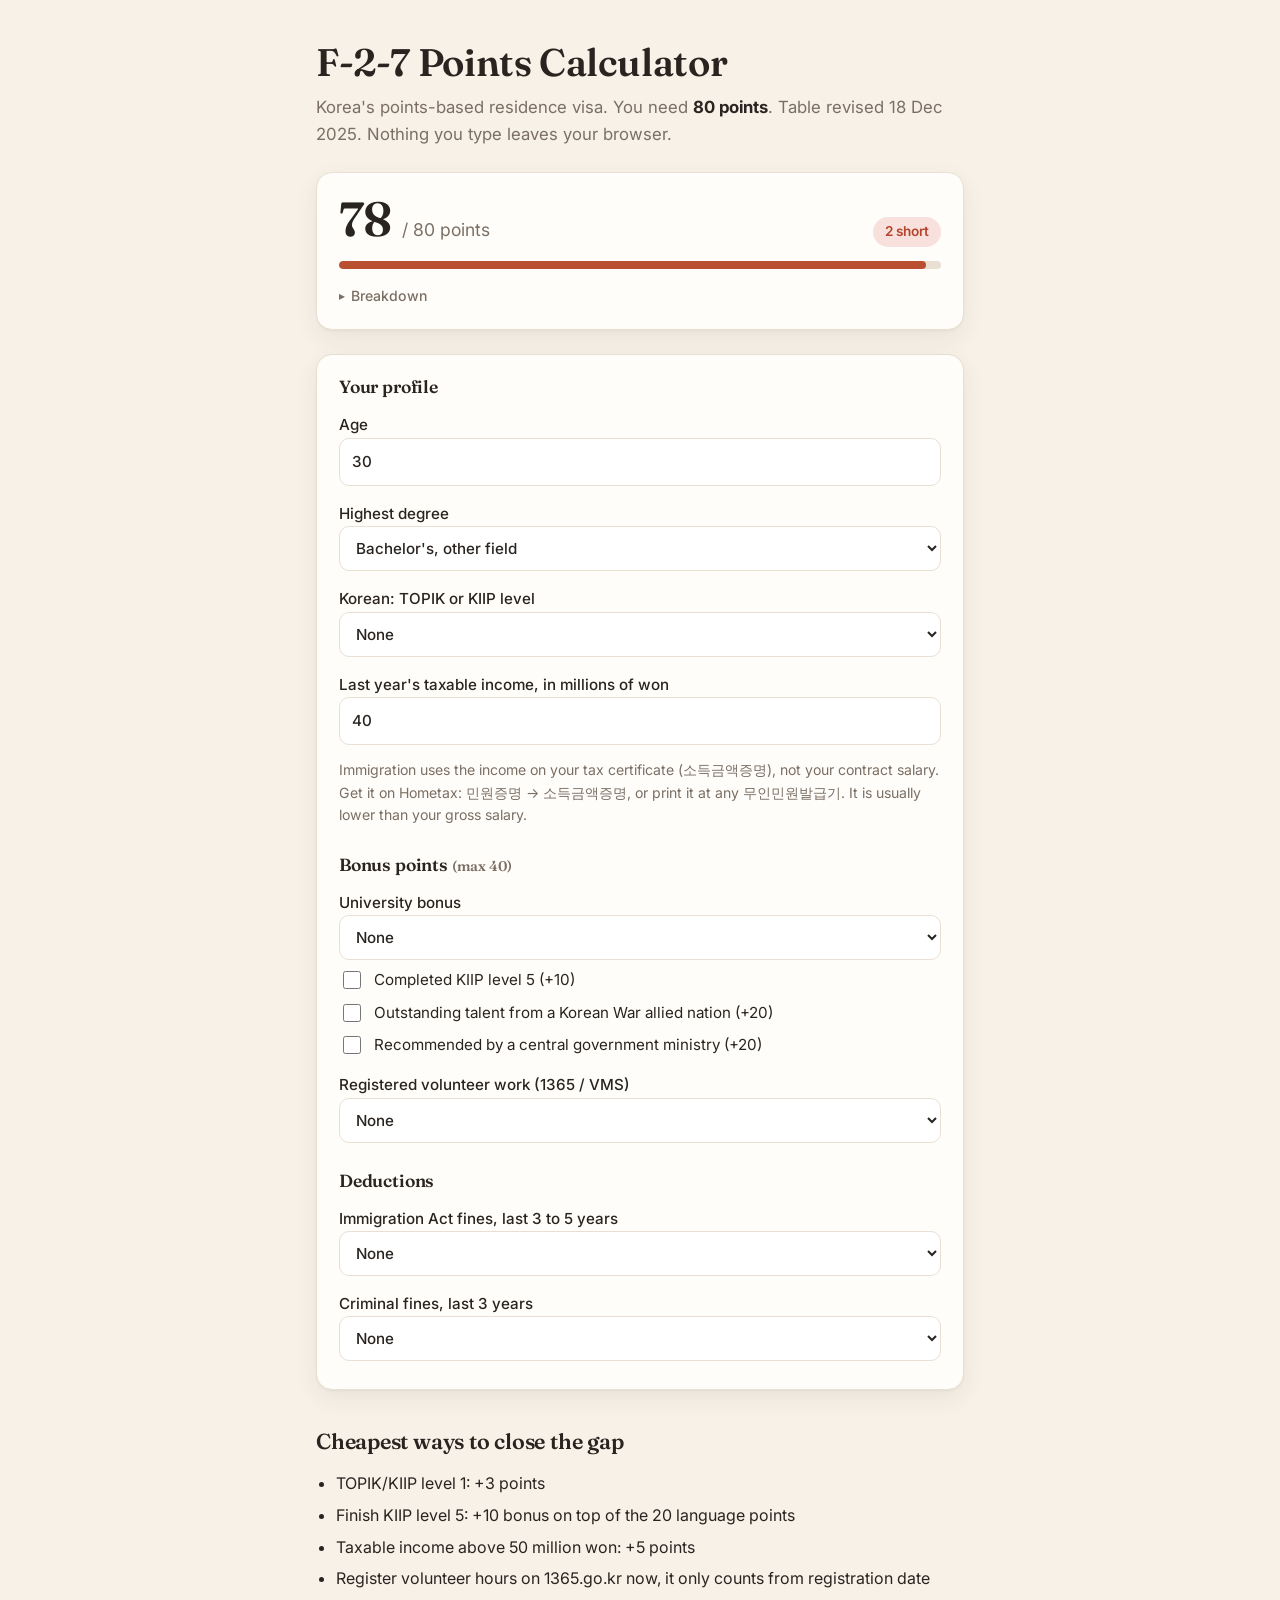
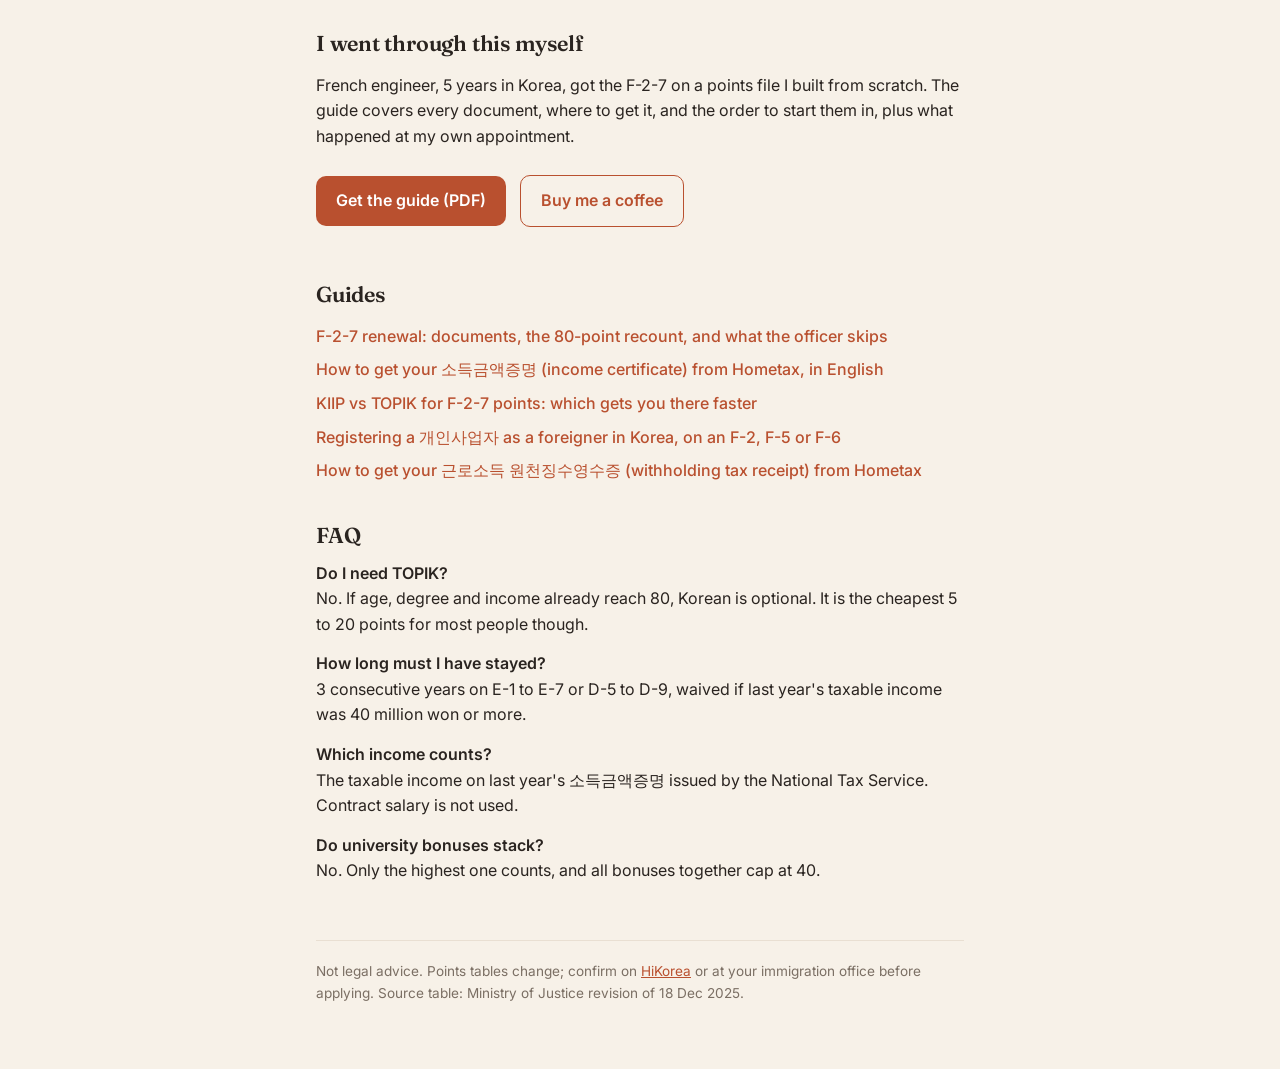
==== commit ff2d15ec: "guides: kiip vs topik, renewal, business registration, withholding receipt" ====
--- a/index.html
+++ b/index.html
@@ -82,7 +82,7 @@
 <ul class="kit" id="kit"></ul>
 
 <h2>Guides</h2>
-<ul class="guides" id="guides"><li><a href="income-certificate-hometax.html">How to get your 소득금액증명 (income certificate) from Hometax, in English</a></li></ul>
+<ul class="guides" id="guides"><li><a href="f27-renewal-documents.html">F-2-7 renewal: documents, the 80-point recount, and what the officer skips</a></li><li><a href="income-certificate-hometax.html">How to get your 소득금액증명 (income certificate) from Hometax, in English</a></li><li><a href="kiip-vs-topik-f27-points.html">KIIP vs TOPIK for F-2-7 points: which gets you there faster</a></li><li><a href="register-business-foreigner-korea.html">Registering a 개인사업자 as a foreigner in Korea, on an F-2, F-5 or F-6</a></li><li><a href="withholding-tax-receipt-hometax.html">How to get your 근로소득 원천징수영수증 (withholding tax receipt) from Hometax</a></li></ul>
 
 <h2>FAQ</h2><div class="faq">
 <p><strong>Do I need TOPIK?</strong> No. If age, degree and income already reach 80, Korean is optional. It is the cheapest 5 to 20 points for most people though.</p>
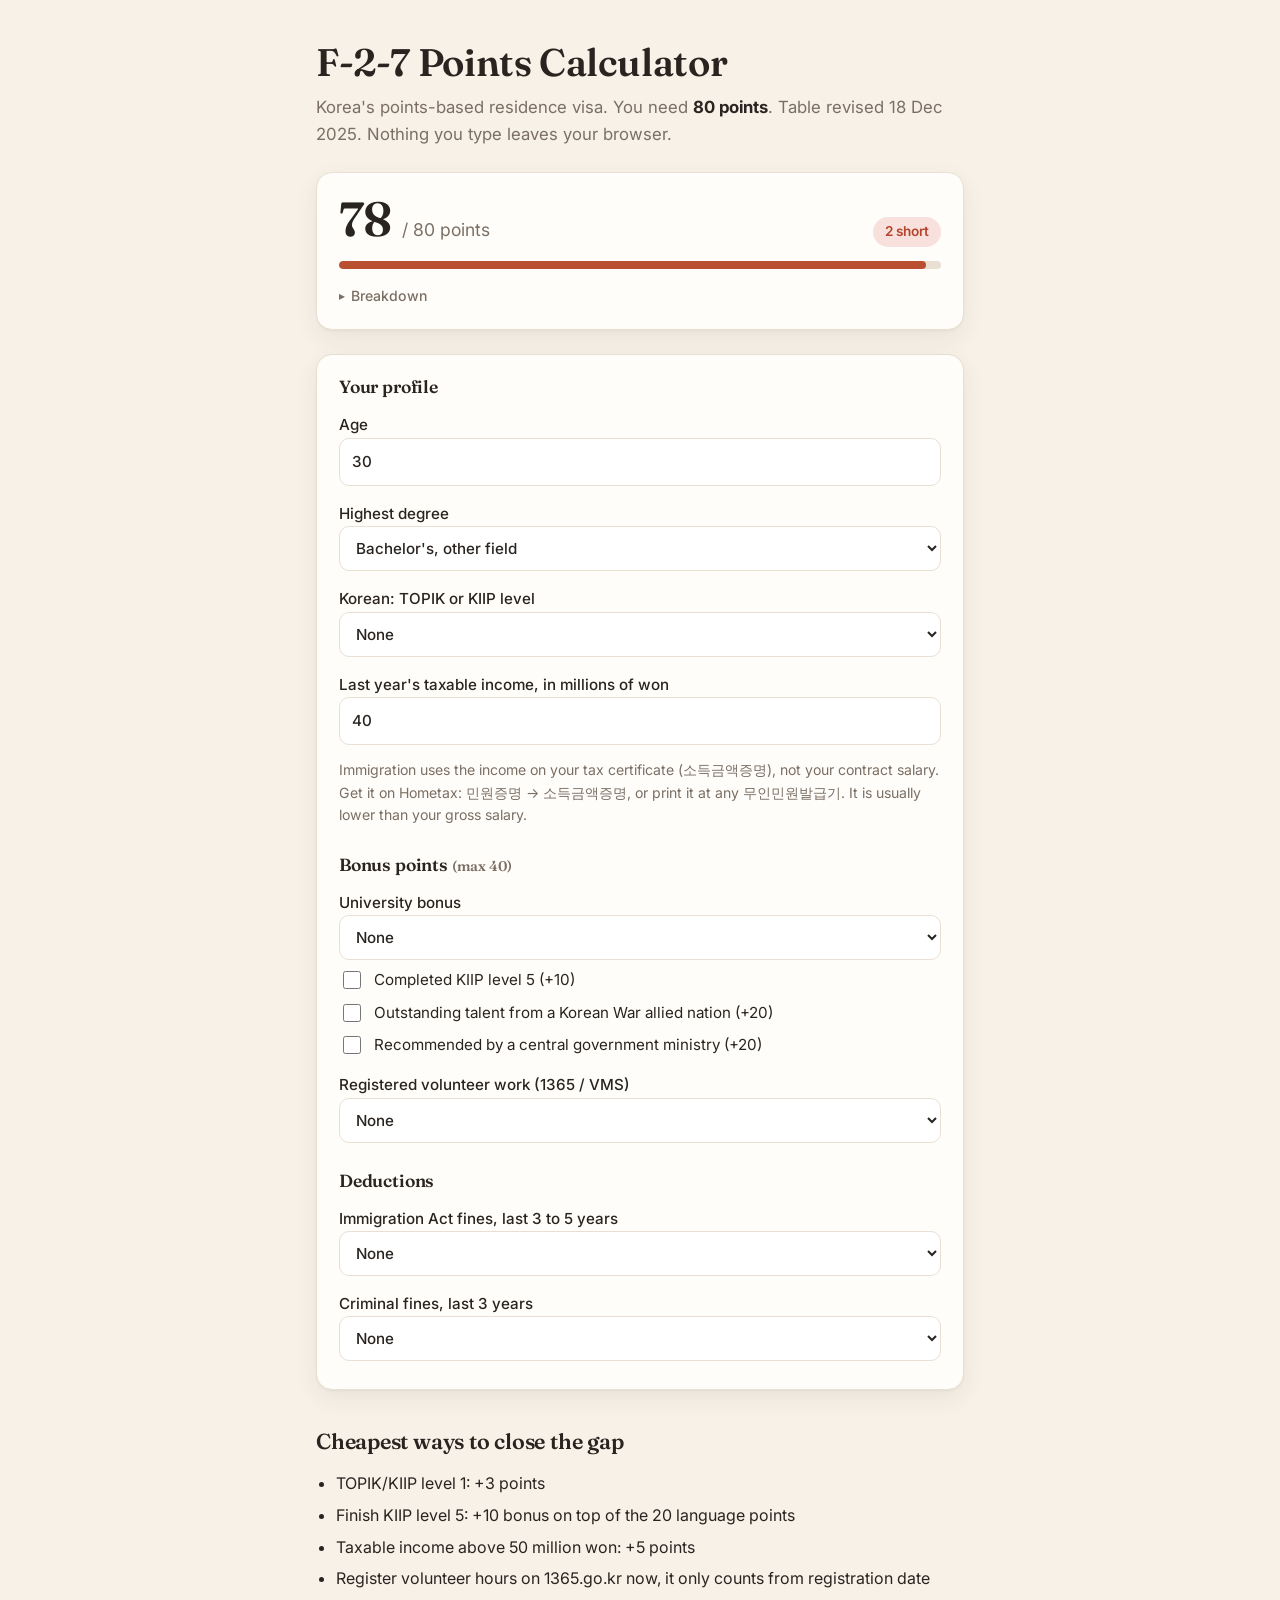
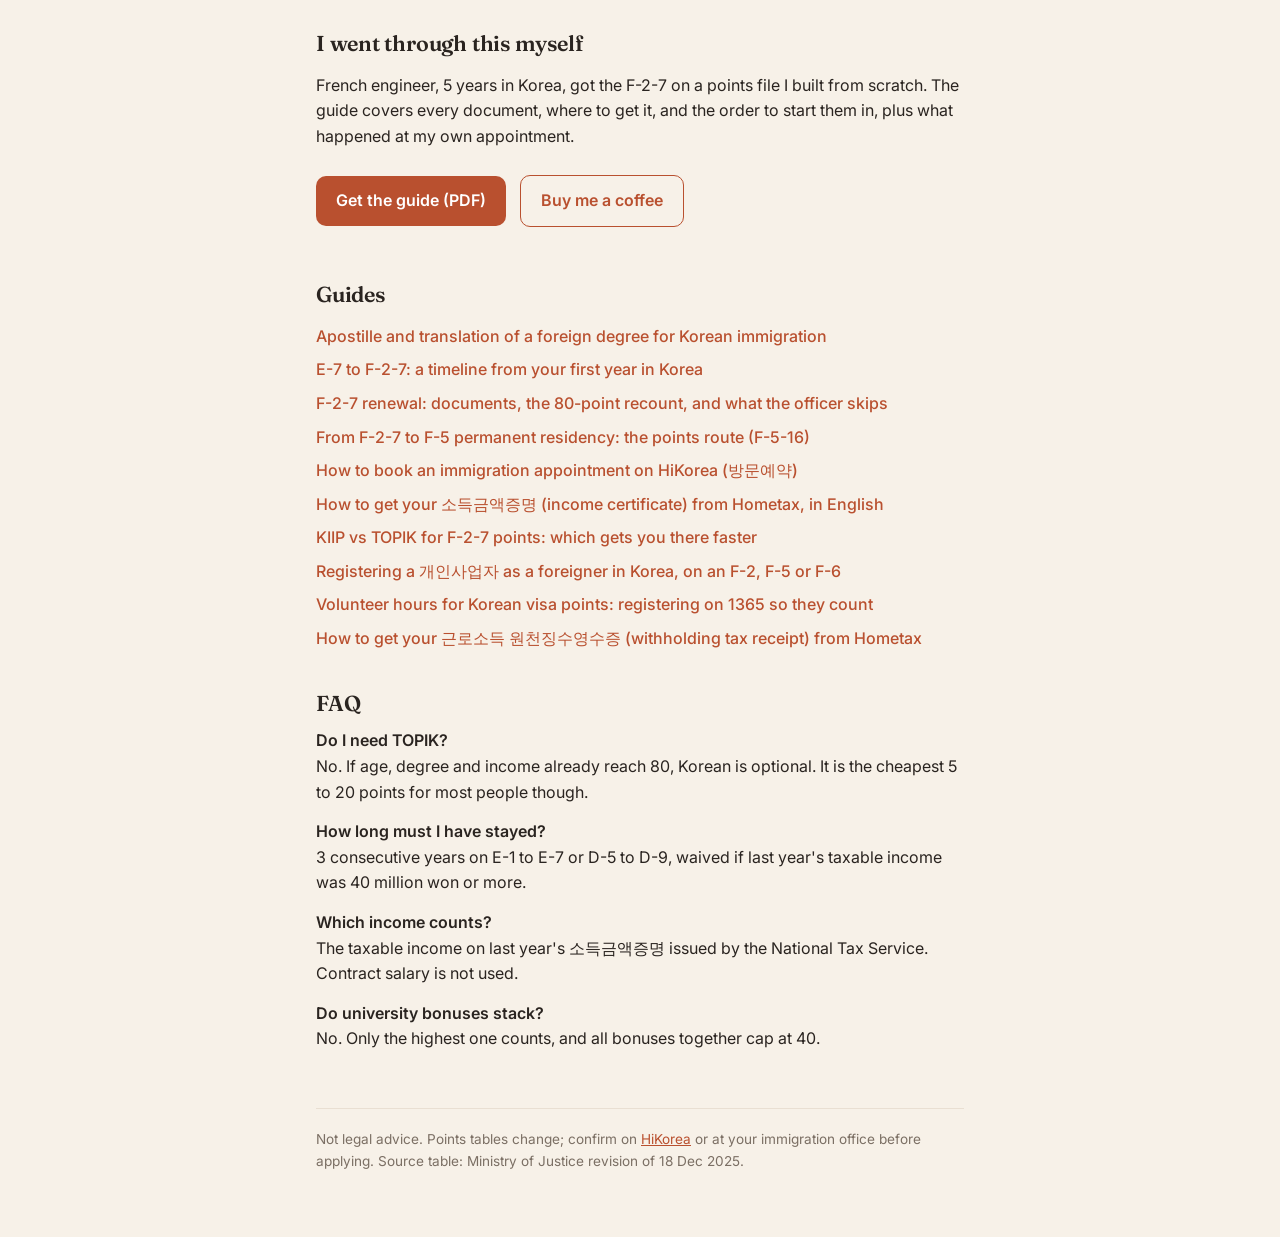
==== commit cd60cb84: "guides: apostille, hikorea booking, volunteer points, f5-16, e7 timeline" ====
--- a/index.html
+++ b/index.html
@@ -82,7 +82,7 @@
 <ul class="kit" id="kit"></ul>
 
 <h2>Guides</h2>
-<ul class="guides" id="guides"><li><a href="f27-renewal-documents.html">F-2-7 renewal: documents, the 80-point recount, and what the officer skips</a></li><li><a href="income-certificate-hometax.html">How to get your 소득금액증명 (income certificate) from Hometax, in English</a></li><li><a href="kiip-vs-topik-f27-points.html">KIIP vs TOPIK for F-2-7 points: which gets you there faster</a></li><li><a href="register-business-foreigner-korea.html">Registering a 개인사업자 as a foreigner in Korea, on an F-2, F-5 or F-6</a></li><li><a href="withholding-tax-receipt-hometax.html">How to get your 근로소득 원천징수영수증 (withholding tax receipt) from Hometax</a></li></ul>
+<ul class="guides" id="guides"><li><a href="apostille-degree-korean-immigration.html">Apostille and translation of a foreign degree for Korean immigration</a></li><li><a href="e7-to-f27-timeline.html">E-7 to F-2-7: a timeline from your first year in Korea</a></li><li><a href="f27-renewal-documents.html">F-2-7 renewal: documents, the 80-point recount, and what the officer skips</a></li><li><a href="f27-to-f5-permanent-residency.html">From F-2-7 to F-5 permanent residency: the points route (F-5-16)</a></li><li><a href="hikorea-visit-reservation.html">How to book an immigration appointment on HiKorea (방문예약)</a></li><li><a href="income-certificate-hometax.html">How to get your 소득금액증명 (income certificate) from Hometax, in English</a></li><li><a href="kiip-vs-topik-f27-points.html">KIIP vs TOPIK for F-2-7 points: which gets you there faster</a></li><li><a href="register-business-foreigner-korea.html">Registering a 개인사업자 as a foreigner in Korea, on an F-2, F-5 or F-6</a></li><li><a href="volunteer-hours-visa-points-1365.html">Volunteer hours for Korean visa points: registering on 1365 so they count</a></li><li><a href="withholding-tax-receipt-hometax.html">How to get your 근로소득 원천징수영수증 (withholding tax receipt) from Hometax</a></li></ul>
 
 <h2>FAQ</h2><div class="faq">
 <p><strong>Do I need TOPIK?</strong> No. If age, degree and income already reach 80, Korean is optional. It is the cheapest 5 to 20 points for most people though.</p>
